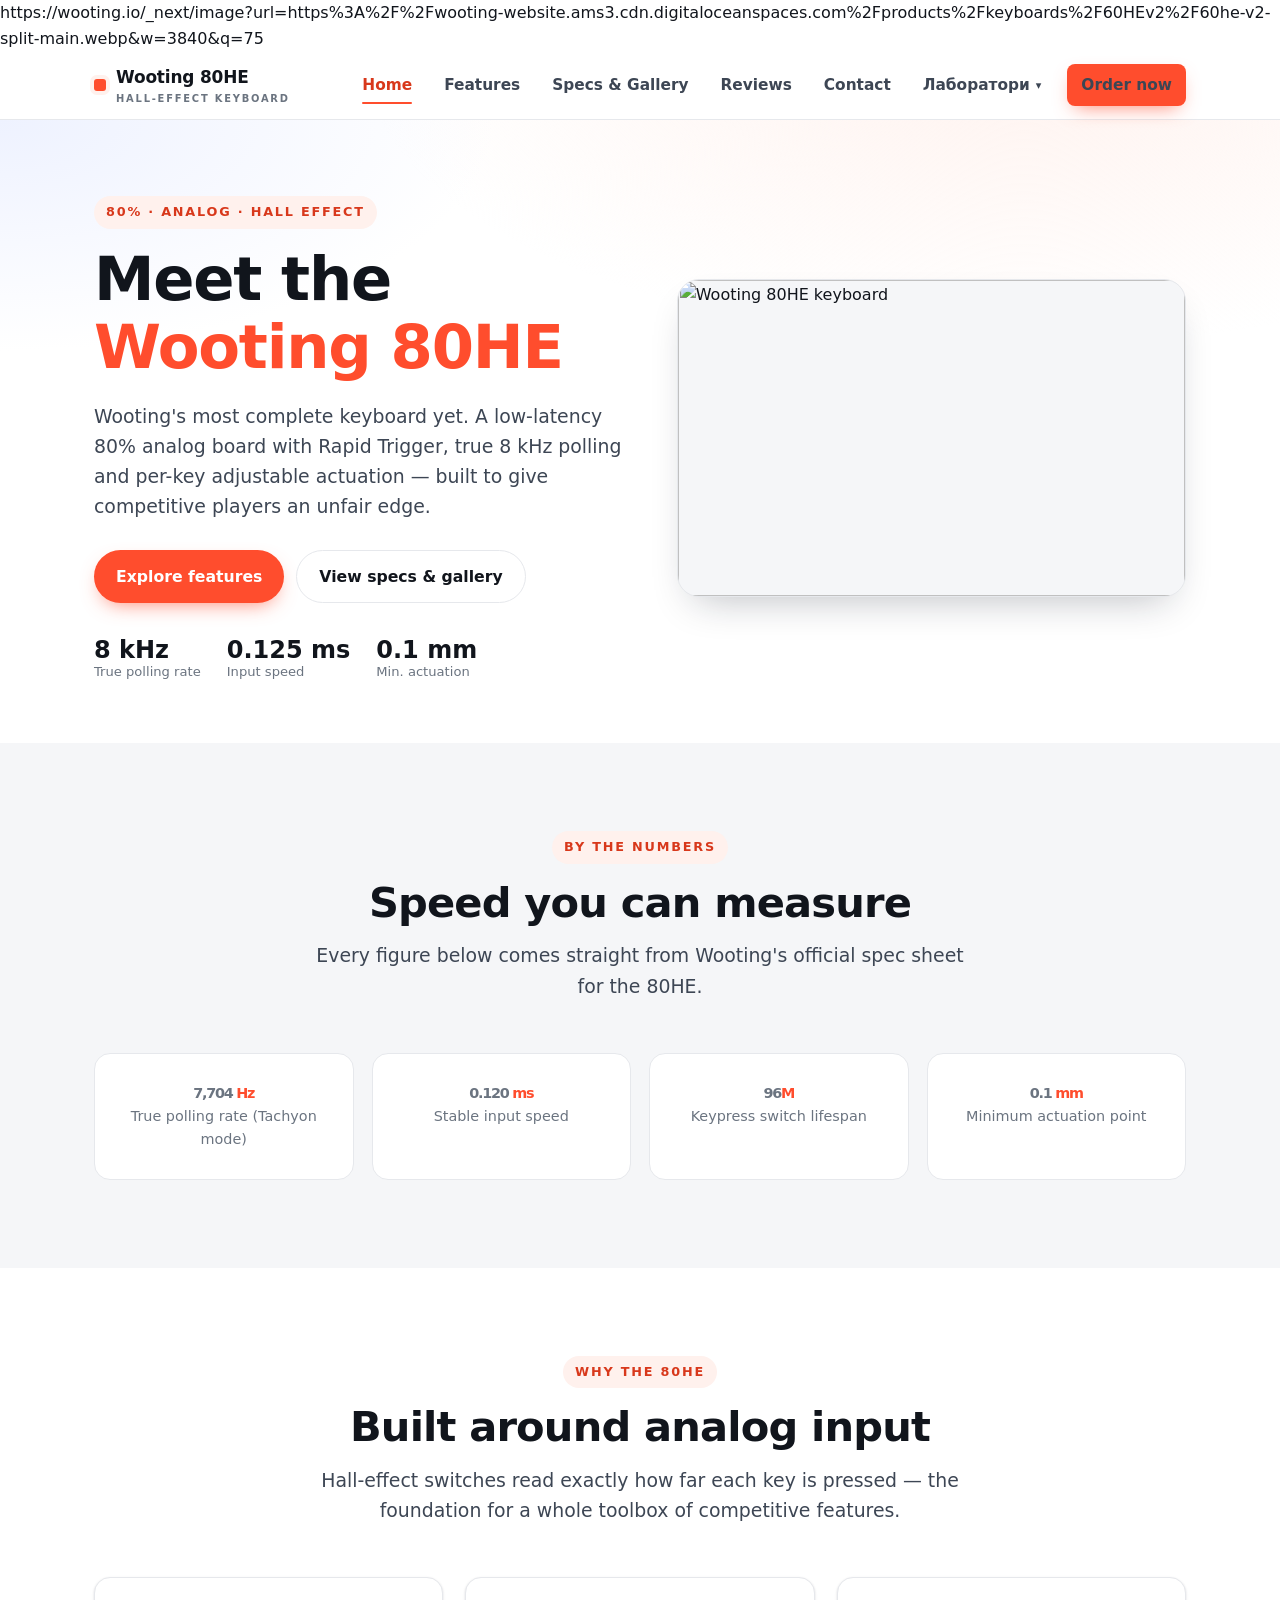
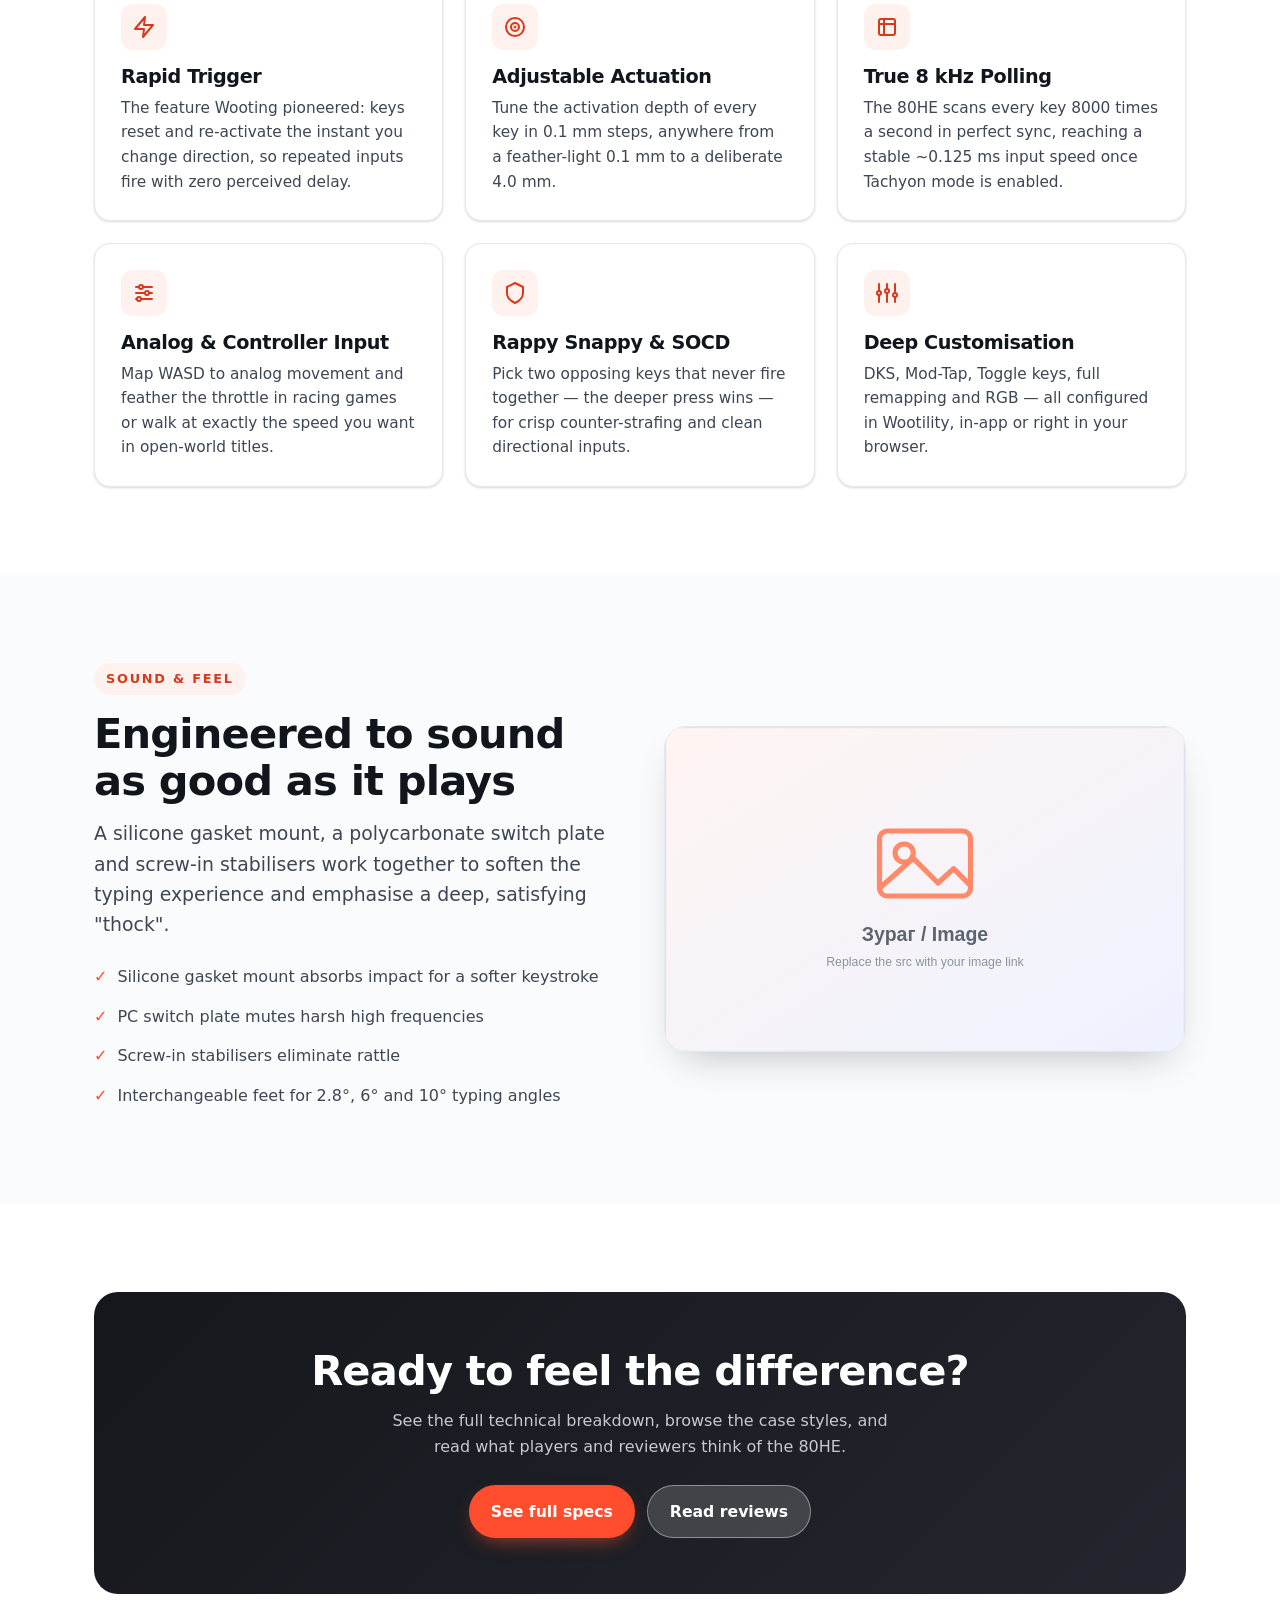
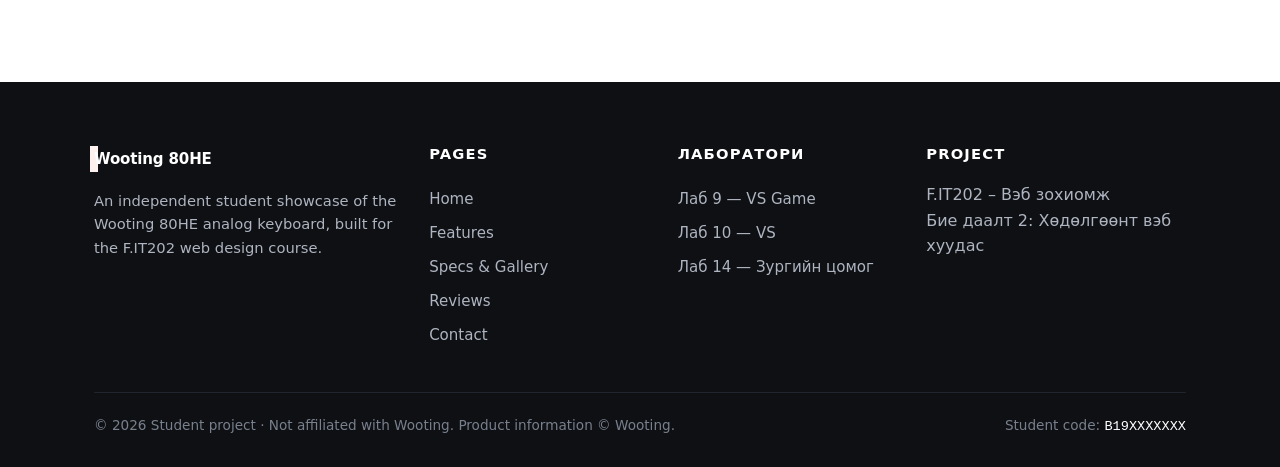
==== index.html @ c4c40809 "sigma" ====
https://wooting.io/_next/image?url=https%3A%2F%2Fwooting-website.ams3.cdn.digitaloceanspaces.com%2Fproducts%2Fkeyboards%2F60HEv2%2F60he-v2-split-main.webp&w=3840&q=75<!DOCTYPE html>
<html lang="en">
<head>
  <meta charset="UTF-8">
  <meta name="viewport" content="width=device-width, initial-scale=1.0">
  <title>Wooting 80HE — Analog Hall-Effect Keyboard</title>
  <meta name="description" content="The Wooting 80HE: a low-latency 80% analog keyboard with Rapid Trigger, true 8 kHz polling and adjustable actuation.">
  <link rel="stylesheet" href="css/style.css">
</head>
<body>

  <!-- ===== Header (persists across AJAX page swaps) ===== -->
  <header class="site-header">
    <div class="container nav">
      <a class="brand" href="index.html">
        <span class="dot"></span>
        <span>Wooting 80HE<small>Hall-Effect Keyboard</small></span>
      </a>
      <button class="nav-toggle" aria-label="Toggle menu" aria-expanded="false"><span></span></button>
      <nav class="nav-links">
        <a href="index.html" data-nav="home">Home</a>
        <a href="features.html" data-nav="features">Features</a>
        <a href="specs.html" data-nav="specs">Specs &amp; Gallery</a>
        <a href="reviews.html" data-nav="reviews">Reviews</a>
        <a href="contact.html" data-nav="contact">Contact</a>
        <div class="nav-item">
          <button type="button" class="dropdown-toggle" aria-haspopup="true" aria-expanded="false">Лаборатори <span class="caret">▾</span></button>
          <div class="dropdown" role="menu">
            <a href="lab9.html"  data-nav="lab9"  role="menuitem"><b>Лаб 9</b><span>VS Game</span></a>
            <a href="lab10.html" data-nav="lab10" role="menuitem"><b>Лаб 10</b><span>VS</span></a>
            <a href="lab14.html" data-nav="lab14" role="menuitem"><b>Лаб 14</b><span>Зургийн цомог</span></a>
          </div>
        </div>
        <a class="btn btn--primary nav-cta" href="contact.html">Order now</a>
      </nav>
    </div>
  </header>
  <div class="loadbar"></div>

  <!-- ===== Only #app is replaced by AJAX ===== -->
  <main id="app" data-page="home">

    <section class="hero">
      <div class="container hero-grid">
        <div class="hero-copy">
          <span class="eyebrow">80% · Analog · Hall Effect</span>
          <h1>Meet the <span>Wooting&nbsp;80HE</span></h1>
          <p class="lead">Wooting's most complete keyboard yet. A low-latency 80% analog board with Rapid Trigger, true 8&nbsp;kHz polling and per-key adjustable actuation — built to give competitive players an unfair edge.</p>
          <div class="hero-actions">
            <a class="btn btn--primary" href="features.html">Explore features</a>
            <a class="btn btn--ghost" href="specs.html">View specs &amp; gallery</a>
          </div>
          <div class="hero-meta">
            <div><b>8&nbsp;kHz</b><small>True polling rate</small></div>
            <div><b>0.125&nbsp;ms</b><small>Input speed</small></div>
            <div><b>0.1&nbsp;mm</b><small>Min. actuation</small></div>
          </div>
        </div>
        <div class="hero-visual">
          <img class="product-shot" src="https://wooting.io/_next/image?url=https%3A%2F%2Fwooting-website.ams3.cdn.digitaloceanspaces.com%2Fproducts%2Fkeyboards%2F60HEv2%2F60he-v2-split-main.webp&w=3840&q=75" alt="Wooting 80HE keyboard">
        </div>
      </div>
    </section>

    <!-- Stat counters -->
    <section class="section section--alt">
      <div class="container">
        <div class="section-head center reveal">
          <span class="eyebrow">By the numbers</span>
          <h2>Speed you can measure</h2>
          <p class="lead" style="margin:14px auto 0;">Every figure below comes straight from Wooting's official spec sheet for the 80HE.</p>
        </div>
        <div class="stats">
          <div class="stat reveal"><b><span class="counter" data-target="8000" data-decimals="0">0</span><span class="unit">&nbsp;Hz</span></b><span>True polling rate (Tachyon mode)</span></div>
          <div class="stat reveal"><b><span class="counter" data-target="0.125" data-decimals="3">0</span><span class="unit">&nbsp;ms</span></b><span>Stable input speed</span></div>
          <div class="stat reveal"><b><span class="counter" data-target="100" data-decimals="0">0</span><span class="unit">M</span></b><span>Keypress switch lifespan</span></div>
          <div class="stat reveal"><b><span class="counter" data-target="0.1" data-decimals="1">0</span><span class="unit">&nbsp;mm</span></b><span>Minimum actuation point</span></div>
        </div>
      </div>
    </section>

    <!-- Feature highlight cards -->
    <section class="section">
      <div class="container">
        <div class="section-head center reveal">
          <span class="eyebrow">Why the 80HE</span>
          <h2>Built around analog input</h2>
          <p class="lead" style="margin:14px auto 0;">Hall-effect switches read exactly how far each key is pressed — the foundation for a whole toolbox of competitive features.</p>
        </div>
        <div class="grid grid-3">
          <article class="card reveal">
            <div class="ico"><svg viewBox="0 0 24 24" fill="none" stroke="currentColor" stroke-width="2" stroke-linecap="round" stroke-linejoin="round"><polygon points="13 2 3 14 12 14 11 22 21 10 12 10 13 2"></polygon></svg></div>
            <h3>Rapid Trigger</h3>
            <p>The feature Wooting pioneered: keys reset and re-activate the instant you change direction, so repeated inputs fire with zero perceived delay.</p>
          </article>
          <article class="card reveal">
            <div class="ico"><svg viewBox="0 0 24 24" fill="none" stroke="currentColor" stroke-width="2" stroke-linecap="round" stroke-linejoin="round"><circle cx="12" cy="12" r="9"></circle><circle cx="12" cy="12" r="4"></circle><circle cx="12" cy="12" r="0.5" fill="currentColor"></circle></svg></div>
            <h3>Adjustable Actuation</h3>
            <p>Tune the activation depth of every key in 0.1&nbsp;mm steps, anywhere from a feather-light 0.1&nbsp;mm to a deliberate 4.0&nbsp;mm.</p>
          </article>
          <article class="card reveal">
            <div class="ico"><svg viewBox="0 0 24 24" fill="none" stroke="currentColor" stroke-width="2" stroke-linecap="round" stroke-linejoin="round"><rect x="4" y="4" width="16" height="16" rx="2"></rect><path d="M9 4v16M4 9h16"></path></svg></div>
            <h3>True 8 kHz Polling</h3>
            <p>The 80HE scans every key 8000 times a second in perfect sync, reaching a stable ~0.125&nbsp;ms input speed once Tachyon mode is enabled.</p>
          </article>
          <article class="card reveal">
            <div class="ico"><svg viewBox="0 0 24 24" fill="none" stroke="currentColor" stroke-width="2" stroke-linecap="round" stroke-linejoin="round"><path d="M4 6h16M4 12h16M4 18h16"></path><circle cx="9" cy="6" r="2" fill="#fff"></circle><circle cx="15" cy="12" r="2" fill="#fff"></circle><circle cx="7" cy="18" r="2" fill="#fff"></circle></svg></div>
            <h3>Analog &amp; Controller Input</h3>
            <p>Map WASD to analog movement and feather the throttle in racing games or walk at exactly the speed you want in open-world titles.</p>
          </article>
          <article class="card reveal">
            <div class="ico"><svg viewBox="0 0 24 24" fill="none" stroke="currentColor" stroke-width="2" stroke-linecap="round" stroke-linejoin="round"><path d="M12 2l8 4v6c0 5-3.5 8-8 10-4.5-2-8-5-8-10V6l8-4z"></path></svg></div>
            <h3>Rappy Snappy &amp; SOCD</h3>
            <p>Pick two opposing keys that never fire together — the deeper press wins — for crisp counter-strafing and clean directional inputs.</p>
          </article>
          <article class="card reveal">
            <div class="ico"><svg viewBox="0 0 24 24" fill="none" stroke="currentColor" stroke-width="2" stroke-linecap="round" stroke-linejoin="round"><path d="M4 21v-7M4 10V3M12 21v-9M12 8V3M20 21v-5M20 12V3"></path><circle cx="4" cy="12" r="2"></circle><circle cx="12" cy="10" r="2"></circle><circle cx="20" cy="14" r="2"></circle></svg></div>
            <h3>Deep Customisation</h3>
            <p>DKS, Mod-Tap, Toggle keys, full remapping and RGB — all configured in Wootility, in-app or right in your browser.</p>
          </article>
        </div>
      </div>
    </section>

    <!-- Sound & feel strip -->
    <section class="section section--soft">
      <div class="container">
        <div class="grid grid-2" style="align-items:center; gap:48px;">
          <div class="reveal">
            <span class="eyebrow">Sound &amp; feel</span>
            <h2>Engineered to sound as good as it plays</h2>
            <p class="lead" style="margin-top:14px;">A silicone gasket mount, a polycarbonate switch plate and screw-in stabilisers work together to soften the typing experience and emphasise a deep, satisfying "thock".</p>
            <ul class="feature-list" style="margin-top:18px;">
              <li>Silicone gasket mount absorbs impact for a softer keystroke</li>
              <li>PC switch plate mutes harsh high frequencies</li>
              <li>Screw-in stabilisers eliminate rattle</li>
              <li>Interchangeable feet for 2.8°, 6° and 10° typing angles</li>
            </ul>
          </div>
          <div class="reveal">
            <!-- IMAGE: replace src with your own image link -->
            <img class="product-shot" src="img/placeholder.svg" alt="Wooting 80HE — Frost colourway">
          </div>
        </div>
      </div>
    </section>

    <!-- CTA -->
    <section class="section">
      <div class="container">
        <div class="cta-band reveal">
          <h2>Ready to feel the difference?</h2>
          <p>See the full technical breakdown, browse the case styles, and read what players and reviewers think of the 80HE.</p>
          <div class="hero-actions" style="justify-content:center;">
            <a class="btn btn--primary" href="specs.html">See full specs</a>
            <a class="btn btn--light" href="reviews.html">Read reviews</a>
          </div>
        </div>
      </div>
    </section>

  </main>

  <!-- ===== Footer (persists across AJAX page swaps) ===== -->
  <footer class="site-footer">
    <div class="container">
      <div class="footer-grid">
        <div class="footer-brand">
          <a class="brand" href="index.html"><span class="dot"></span><span>Wooting 80HE</span></a>
          <p>An independent student showcase of the Wooting 80HE analog keyboard, built for the F.IT202 web design course.</p>
        </div>
        <div>
          <h4>Pages</h4>
          <a href="index.html">Home</a><br>
          <a href="features.html">Features</a><br>
          <a href="specs.html">Specs &amp; Gallery</a><br>
          <a href="reviews.html">Reviews</a><br>
          <a href="contact.html">Contact</a>
        </div>
        <div>
          <h4>Лаборатори</h4>
          <a href="lab9.html">Лаб 9 — VS Game</a><br>
          <a href="lab10.html">Лаб 10 — VS</a><br>
          <a href="lab14.html">Лаб 14 — Зургийн цомог</a>
        </div>
        <div>
          <h4>Project</h4>
          <p style="margin:0;">F.IT202 – Вэб зохиомж<br>Бие даалт 2: Хөдөлгөөнт вэб хуудас</p>
        </div>
      </div>
      <div class="footer-bottom">
        <span>© 2026 Student project · Not affiliated with Wooting. Product information © Wooting.</span>
        <span>Student code: <span class="code">B19XXXXXXX</span></span>
      </div>
    </div>
  </footer>

  <button class="to-top" aria-label="Back to top">↑</button>
  <script src="js/app.js"></script>
</body>
</html>
---- css/style.css ----
/* =================================================================
   Wooting 80HE — Web Design Self-Study 2 (F.IT202)
   Hand-written CSS. No frameworks, no templates.
   Clean / light / minimal theme
   ================================================================= */

/* ---------- Design tokens ---------- */
:root {
  --bg: #ffffff;
  --bg-alt: #f5f6f8;
  --bg-soft: #fafbfc;
  --ink: #11151c;
  --ink-2: #3d4654;
  --muted: #6b7480;
  --line: #e6e8ec;
  --accent: #ff4d2d;          /* warm coral accent (nod to Wooting) */
  --accent-ink: #d8381b;
  --accent-soft: #fff1ed;
  --ok: #1f9d57;
  --err: #d92d20;

  --radius: 16px;
  --radius-sm: 10px;
  --shadow-sm: 0 1px 2px rgba(16,24,40,.06), 0 1px 3px rgba(16,24,40,.10);
  --shadow: 0 18px 40px -18px rgba(16,24,40,.30);
  --max: 1140px;

  --font: "Inter", "Segoe UI", system-ui, -apple-system, "Helvetica Neue", Arial, sans-serif;
  --mono: "SF Mono", "JetBrains Mono", "Consolas", ui-monospace, monospace;
}

/* ---------- Reset ---------- */
*, *::before, *::after { box-sizing: border-box; margin: 0; padding: 0; }
html { scroll-behavior: smooth; -webkit-text-size-adjust: 100%; }
body {
  font-family: var(--font);
  color: var(--ink);
  background: var(--bg);
  line-height: 1.6;
  -webkit-font-smoothing: antialiased;
  text-rendering: optimizeLegibility;
}
img { max-width: 100%; display: block; }
a { color: inherit; text-decoration: none; }
ul { list-style: none; }
button { font-family: inherit; cursor: pointer; border: none; background: none; }
:focus-visible { outline: 3px solid var(--accent); outline-offset: 2px; border-radius: 4px; }

/* ---------- Layout helpers ---------- */
.container { width: 100%; max-width: var(--max); margin: 0 auto; padding: 0 24px; }
.section { padding: 88px 0; }
.section--alt { background: var(--bg-alt); }
.section--soft { background: var(--bg-soft); }
.center { text-align: center; }
.eyebrow {
  display: inline-block;
  font-size: .8rem; font-weight: 700; letter-spacing: .14em;
  text-transform: uppercase; color: var(--accent-ink);
  background: var(--accent-soft);
  padding: 6px 12px; border-radius: 999px; margin-bottom: 16px;
}
h1, h2, h3 { line-height: 1.12; letter-spacing: -.02em; font-weight: 800; }
h1 { font-size: clamp(2.2rem, 5.2vw, 3.8rem); }
h2 { font-size: clamp(1.7rem, 3.6vw, 2.6rem); }
h3 { font-size: 1.2rem; font-weight: 700; }
.lead { font-size: clamp(1.02rem, 1.6vw, 1.18rem); color: var(--ink-2); max-width: 60ch; }
.muted { color: var(--muted); }
.section-head { max-width: 64ch; margin: 0 auto 52px; }
.section-head.center { text-align: center; }

/* ---------- Buttons ---------- */
.btn {
  display: inline-flex; align-items: center; gap: 8px;
  font-weight: 650; font-size: .98rem;
  padding: 13px 22px; border-radius: 999px;
  transition: transform .15s ease, box-shadow .2s ease, background .2s ease, color .2s ease;
  white-space: nowrap;
}
.btn--primary { background: var(--accent); color: #fff; box-shadow: 0 8px 20px -8px rgba(255,77,45,.7); }
.btn--primary:hover { background: var(--accent-ink); transform: translateY(-2px); }
.btn--ghost { background: #fff; color: var(--ink); border: 1.5px solid var(--line); }
.btn--ghost:hover { border-color: var(--ink); transform: translateY(-2px); }
.btn--light { background: rgba(255,255,255,.16); color: #fff; border: 1.5px solid rgba(255,255,255,.4); }
.btn--light:hover { background: rgba(255,255,255,.28); }

/* =================================================================
   Header / Navigation
   ================================================================= */
.site-header {
  position: sticky; top: 0; z-index: 100;
  background: rgba(255,255,255,.82);
  backdrop-filter: saturate(160%) blur(12px);
  border-bottom: 1px solid var(--line);
}
.nav { display: flex; align-items: center; justify-content: space-between; height: 68px; }
.brand { display: flex; align-items: center; gap: 10px; font-weight: 800; letter-spacing: -.01em; font-size: 1.06rem; }
.brand .dot { width: 12px; height: 12px; border-radius: 3px; background: var(--accent); box-shadow: 0 0 0 4px var(--accent-soft); }
.brand small { display: block; font-size: .62rem; font-weight: 600; letter-spacing: .18em; color: var(--muted); text-transform: uppercase; }

.nav-links { display: flex; align-items: center; gap: 4px; }
.nav-links a {
  position: relative; font-weight: 550; font-size: .96rem; color: var(--ink-2);
  padding: 9px 14px; border-radius: 8px; transition: color .15s ease, background .15s ease;
}
.nav-links a:hover { color: var(--ink); background: var(--bg-alt); }
.nav-links a.is-active { color: var(--accent-ink); }
.nav-links a.is-active::after {
  content: ""; position: absolute; left: 14px; right: 14px; bottom: 2px;
  height: 2px; background: var(--accent); border-radius: 2px;
}
.nav-cta { margin-left: 8px; }

/* dropdown (Laboratory menu) */
.nav-item { position: relative; }
.dropdown-toggle {
  display: inline-flex; align-items: center; gap: 6px;
  font-weight: 550; font-size: .96rem; color: var(--ink-2);
  padding: 9px 14px; border-radius: 8px; transition: color .15s ease, background .15s ease;
}
.dropdown-toggle:hover { color: var(--ink); background: var(--bg-alt); }
.dropdown-toggle.is-active { color: var(--accent-ink); }
.dropdown-toggle .caret { font-size: .7rem; transition: transform .2s ease; }
.dropdown {
  position: absolute; top: calc(100% + 8px); left: 0; min-width: 250px;
  background: #fff; border: 1px solid var(--line); border-radius: 14px;
  box-shadow: var(--shadow); padding: 8px; z-index: 120;
  opacity: 0; visibility: hidden; transform: translateY(-8px);
  transition: opacity .18s ease, transform .18s ease, visibility .18s ease;
}
.nav-item:hover .dropdown,
.nav-item.open .dropdown { opacity: 1; visibility: visible; transform: none; }
.nav-item.open .dropdown-toggle .caret { transform: rotate(180deg); }
.dropdown a {
  display: block; padding: 10px 12px; border-radius: 8px;
  font-size: .92rem; color: var(--ink-2); font-weight: 550;
}
.dropdown a:hover { background: var(--bg-alt); color: var(--ink); }
.dropdown a b { display: block; color: var(--ink); font-size: .95rem; }
.dropdown a span { color: var(--muted); font-size: .8rem; }

/* hamburger */
.nav-toggle { display: none; width: 44px; height: 44px; border-radius: 10px; align-items: center; justify-content: center; }
.nav-toggle span, .nav-toggle span::before, .nav-toggle span::after {
  content: ""; display: block; width: 22px; height: 2px; background: var(--ink); border-radius: 2px; transition: transform .25s ease, opacity .2s ease;
}
.nav-toggle span::before { transform: translateY(-7px); }
.nav-toggle span::after { transform: translateY(5px); }
.nav-toggle.is-open span { background: transparent; }
.nav-toggle.is-open span::before { transform: rotate(45deg); }
.nav-toggle.is-open span::after { transform: rotate(-45deg) translateY(-1px); }

/* AJAX loading bar */
.loadbar {
  position: fixed; top: 0; left: 0; height: 3px; width: 0;
  background: linear-gradient(90deg, var(--accent), #ffb199);
  z-index: 200; opacity: 0; transition: width .2s ease, opacity .3s ease;
}
.loadbar.is-active { opacity: 1; }

/* page swap fade (AJAX) */
#app { animation: fadeUp .45s ease; }
#app.is-swapping { opacity: .25; transition: opacity .15s ease; }
@keyframes fadeUp { from { opacity: 0; transform: translateY(8px); } to { opacity: 1; transform: none; } }

/* =================================================================
   Hero
   ================================================================= */
.hero { position: relative; overflow: hidden; padding: 76px 0 64px; background:
   radial-gradient(1100px 480px at 80% -10%, #fff3ef 0%, rgba(255,255,255,0) 60%),
   radial-gradient(900px 420px at 0% 0%, #eef2ff 0%, rgba(255,255,255,0) 55%); }
.hero-grid { display: grid; grid-template-columns: 1.05fr 1fr; gap: 48px; align-items: center; }
.hero h1 span { color: var(--accent); }
.hero .lead { margin: 20px 0 28px; }
.hero-actions { display: flex; flex-wrap: wrap; gap: 12px; }
.hero-meta { display: flex; gap: 26px; margin-top: 34px; flex-wrap: wrap; }
.hero-meta div { line-height: 1.15; }
.hero-meta b { font-size: 1.5rem; font-weight: 800; display: block; }
.hero-meta small { color: var(--muted); font-size: .82rem; }
.hero-visual { display: flex; justify-content: center; }

/* =================================================================
   Product images  (replace each <img> src with your own image link)
   ================================================================= */
.product-shot {
  width: 100%; display: block; border-radius: 22px;
  aspect-ratio: 16 / 10; object-fit: cover;
  background: var(--bg-alt); border: 1px solid var(--line);
  box-shadow: var(--shadow);
}
.product-shot.is-flat { box-shadow: var(--shadow-sm); }
.slide-card .product-shot { box-shadow: none; margin: 0 auto; }

/* =================================================================
   Cards / grids
   ================================================================= */
.grid { display: grid; gap: 22px; }
.grid-3 { grid-template-columns: repeat(3, 1fr); }
.grid-4 { grid-template-columns: repeat(4, 1fr); }
.grid-2 { grid-template-columns: repeat(2, 1fr); }

.card {
  background: #fff; border: 1px solid var(--line); border-radius: var(--radius);
  padding: 26px; box-shadow: var(--shadow-sm);
  transition: transform .2s ease, box-shadow .2s ease, border-color .2s ease;
}
.card:hover { transform: translateY(-4px); box-shadow: var(--shadow); border-color: #d8dbe1; }
.card .ico {
  width: 46px; height: 46px; border-radius: 12px; display: grid; place-items: center;
  background: var(--accent-soft); color: var(--accent-ink); margin-bottom: 16px;
}
.card .ico svg { width: 24px; height: 24px; }
.card h3 { margin-bottom: 8px; }
.card p { color: var(--ink-2); font-size: .96rem; }

/* stat strip */
.stats { display: grid; grid-template-columns: repeat(4, 1fr); gap: 18px; }
.stat { text-align: center; padding: 28px 16px; border-radius: var(--radius); background: #fff; border: 1px solid var(--line); }
.stat b { display: block; font-size: clamp(1.8rem, 4vw, 2.6rem); font-weight: 800; letter-spacing: -.03em; color: var(--ink); }
.stat span { color: var(--muted); font-size: .9rem; }
.stat .unit { color: var(--accent); }

/* =================================================================
   TABS (custom JS) — features page
   ================================================================= */
.tabs { max-width: 980px; margin: 0 auto; }
.tablist {
  display: flex; flex-wrap: wrap; gap: 6px; padding: 6px;
  background: var(--bg-alt); border-radius: 999px; border: 1px solid var(--line);
  width: max-content; max-width: 100%; margin: 0 auto 36px;
}
.tab {
  padding: 10px 18px; border-radius: 999px; font-weight: 600; font-size: .95rem;
  color: var(--ink-2); transition: background .18s ease, color .18s ease;
}
.tab:hover { color: var(--ink); }
.tab[aria-selected="true"] { background: #fff; color: var(--accent-ink); box-shadow: var(--shadow-sm); }
.tabpanels { position: relative; }
.tabpanel { display: none; animation: fadeUp .4s ease; }
.tabpanel.is-active { display: block; }
.tabpanel-inner { display: grid; grid-template-columns: 1.1fr 1fr; gap: 36px; align-items: center; }
.tabpanel h3 { font-size: 1.5rem; margin-bottom: 12px; }
.tabpanel p { color: var(--ink-2); margin-bottom: 16px; }
.feature-list li { display: flex; gap: 10px; padding: 7px 0; color: var(--ink-2); }
.feature-list li::before { content: "\2713"; color: var(--accent); font-weight: 800; }
.tab-figure {
  border-radius: var(--radius); padding: 30px; min-height: 240px;
  background: linear-gradient(155deg, #fff5f2, #eef2ff);
  border: 1px solid var(--line);
  display: grid; place-items: center; text-align: center;
}
.tab-figure .big { font-size: clamp(2.6rem, 7vw, 4.4rem); font-weight: 800; letter-spacing: -.04em; color: var(--accent); line-height: 1; }
.tab-figure .cap { color: var(--ink-2); margin-top: 8px; font-weight: 600; }

/* =================================================================
   SLIDE (custom JS) — specs / gallery slideshow
   ================================================================= */
.slider { position: relative; max-width: 880px; margin: 0 auto; }
.slider-window { overflow: hidden; border-radius: 22px; }
.slider-track { display: flex; transition: transform .55s cubic-bezier(.6,.02,.2,1); }
.slide { min-width: 100%; }
.slide-card { background: var(--bg-alt); border: 1px solid var(--line); border-radius: 22px; padding: 30px; }
.slide-card .caption { text-align: center; margin-top: 18px; }
.slide-card .caption b { font-size: 1.15rem; }
.slide-card .caption span { color: var(--muted); display: block; font-size: .9rem; }

.slider-btn {
  position: absolute; top: 42%; transform: translateY(-50%);
  width: 46px; height: 46px; border-radius: 50%; background: #fff;
  box-shadow: var(--shadow); display: grid; place-items: center; color: var(--ink);
  transition: transform .15s ease, background .15s ease; z-index: 3;
}
.slider-btn:hover { background: var(--accent); color: #fff; }
.slider-btn.prev { left: -10px; }
.slider-btn.next { right: -10px; }
.slider-dots { display: flex; gap: 8px; justify-content: center; margin-top: 22px; }
.slider-dots button { width: 9px; height: 9px; border-radius: 50%; background: #cfd4dc; transition: width .2s ease, background .2s ease; }
.slider-dots button.is-active { width: 26px; border-radius: 999px; background: var(--accent); }

/* =================================================================
   CAROUSEL (custom JS) — reviews (multi-item, looping)
   ================================================================= */
.carousel { position: relative; max-width: var(--max); margin: 0 auto; }
.carousel-window { overflow: hidden; padding: 6px; }
.carousel-track { display: flex; gap: 22px; transition: transform .55s cubic-bezier(.6,.02,.2,1); }
.review {
  flex: 0 0 calc((100% - 44px) / 3);
  background: #fff; border: 1px solid var(--line); border-radius: var(--radius);
  padding: 26px; box-shadow: var(--shadow-sm); min-height: 230px;
  display: flex; flex-direction: column;
}
.review .stars { color: var(--accent); letter-spacing: 2px; margin-bottom: 12px; }
.review p { color: var(--ink-2); font-size: .98rem; flex: 1; }
.review .who { display: flex; align-items: center; gap: 12px; margin-top: 18px; }
.review .av { width: 40px; height: 40px; border-radius: 50%; background: linear-gradient(135deg, var(--accent), #ffb199); color: #fff; display: grid; place-items: center; font-weight: 700; }
.review .who b { font-size: .94rem; }
.review .who span { color: var(--muted); font-size: .82rem; }
.carousel-controls { display: flex; align-items: center; justify-content: center; gap: 14px; margin-top: 28px; }
.carousel-controls button.arrow {
  width: 44px; height: 44px; border-radius: 50%; border: 1.5px solid var(--line); background: #fff;
  display: grid; place-items: center; transition: background .15s, color .15s, border-color .15s;
}
.carousel-controls button.arrow:hover { background: var(--accent); color: #fff; border-color: var(--accent); }

/* =================================================================
   Specs table
   ================================================================= */
.spec-table { width: 100%; border-collapse: collapse; background: #fff; border: 1px solid var(--line); border-radius: var(--radius); overflow: hidden; }
.spec-table th, .spec-table td { text-align: left; padding: 15px 20px; border-bottom: 1px solid var(--line); }
.spec-table th { width: 38%; color: var(--muted); font-weight: 600; font-size: .92rem; background: var(--bg-soft); }
.spec-table td { color: var(--ink); font-weight: 550; }
.spec-table tr:last-child th, .spec-table tr:last-child td { border-bottom: none; }

/* =================================================================
   Laboratory pages (iframe + explanation video)
   ================================================================= */
.lab-frame {
  border: 1px solid var(--line); border-radius: var(--radius); overflow: hidden;
  background: var(--bg-alt); box-shadow: var(--shadow-sm); margin-bottom: 18px;
}
.lab-frame iframe { width: 100%; height: 540px; border: 0; display: block; background: #fff; }
.lab-actions { display: flex; gap: 12px; flex-wrap: wrap; margin-bottom: 40px; }
.lab-video { margin-top: 30px; }
.lab-video h3 { margin-bottom: 14px; }
.video-embed {
  position: relative; width: 100%; max-width: 820px; margin: 0 auto;
  aspect-ratio: 16 / 9; border-radius: var(--radius); overflow: hidden;
  border: 1px solid var(--line); background: linear-gradient(155deg, #fff5f2, #eef2ff);
  display: grid; place-items: center;
}
.video-embed iframe { position: absolute; inset: 0; width: 100%; height: 100%; border: 0; }
.video-placeholder { text-align: center; color: var(--muted); padding: 20px; }
.video-placeholder .play {
  width: 64px; height: 64px; border-radius: 50%; margin: 0 auto 14px;
  background: var(--accent); color: #fff; display: grid; place-items: center; font-size: 1.4rem;
  box-shadow: 0 10px 24px -10px rgba(255,77,45,.8);
}
.video-placeholder b { color: var(--ink); display: block; font-size: 1.05rem; }

/* =================================================================
   Contact form
   ================================================================= */
.contact-grid { display: grid; grid-template-columns: 1fr 1.1fr; gap: 44px; align-items: start; }
.info-list li { display: flex; gap: 14px; padding: 14px 0; border-bottom: 1px solid var(--line); }
.info-list .ico { width: 40px; height: 40px; flex: 0 0 40px; border-radius: 10px; background: var(--accent-soft); color: var(--accent-ink); display: grid; place-items: center; }
.info-list b { display: block; }
.info-list span { color: var(--muted); font-size: .92rem; }

.form { background: #fff; border: 1px solid var(--line); border-radius: var(--radius); padding: 28px; box-shadow: var(--shadow-sm); }
.field { margin-bottom: 18px; }
.field label { display: block; font-weight: 600; font-size: .9rem; margin-bottom: 7px; }
.field input, .field textarea, .field select {
  width: 100%; padding: 12px 14px; border: 1.5px solid var(--line); border-radius: var(--radius-sm);
  font: inherit; color: var(--ink); background: #fff; transition: border-color .15s ease, box-shadow .15s ease;
}
.field textarea { min-height: 130px; resize: vertical; }
.field input:focus, .field textarea:focus, .field select:focus { outline: none; border-color: var(--accent); box-shadow: 0 0 0 3px var(--accent-soft); }
.field.has-error input, .field.has-error textarea, .field.has-error select { border-color: var(--err); }
.field .error { color: var(--err); font-size: .82rem; margin-top: 6px; display: none; }
.field.has-error .error { display: block; }
.form-note { font-size: .82rem; color: var(--muted); margin-top: 4px; }
.form-success { display: none; background: #ecfdf3; color: #027a48; border: 1px solid #abefc6; padding: 14px 16px; border-radius: var(--radius-sm); margin-bottom: 18px; font-weight: 600; }
.form-success.show { display: block; animation: fadeUp .4s ease; }

/* =================================================================
   CTA band + Footer
   ================================================================= */
.cta-band { background: linear-gradient(135deg, #15171c, #23262e); color: #fff; border-radius: 24px; padding: 56px; text-align: center; }
.cta-band h2 { color: #fff; }
.cta-band p { color: #c4c9d4; max-width: 52ch; margin: 14px auto 26px; }

.site-footer { background: #0e1014; color: #aeb4c0; padding: 60px 0 30px; }
.footer-grid { display: grid; grid-template-columns: 1.4fr 1fr 1fr 1.2fr; gap: 32px; }
.site-footer h4 { color: #fff; font-size: .92rem; letter-spacing: .08em; text-transform: uppercase; margin-bottom: 16px; }
.site-footer a { color: #aeb4c0; font-size: .94rem; display: inline-block; padding: 5px 0; transition: color .15s ease; }
.site-footer a:hover { color: #fff; }
.footer-brand .brand { color: #fff; }
.footer-brand p { font-size: .92rem; margin-top: 12px; max-width: 34ch; }
.footer-bottom { border-top: 1px solid #20242c; margin-top: 40px; padding-top: 22px; display: flex; justify-content: space-between; flex-wrap: wrap; gap: 10px; font-size: .85rem; color: #79808d; }
.footer-bottom .code { color: #fff; font-family: var(--mono); }

/* back to top */
.to-top {
  position: fixed; right: 22px; bottom: 22px; width: 46px; height: 46px; border-radius: 50%;
  background: var(--ink); color: #fff; display: grid; place-items: center; box-shadow: var(--shadow);
  opacity: 0; pointer-events: none; transform: translateY(10px); transition: opacity .25s ease, transform .25s ease; z-index: 90;
}
.to-top.show { opacity: 1; pointer-events: auto; transform: none; }

/* =================================================================
   Reveal on scroll (JS)
   ================================================================= */
.reveal { opacity: 0; transform: translateY(22px); transition: opacity .6s ease, transform .6s ease; }
.reveal.in { opacity: 1; transform: none; }

/* =================================================================
   Responsive
   ================================================================= */
@media (max-width: 940px) {
  .hero-grid { grid-template-columns: 1fr; }
  .hero-visual { order: -1; }
  .grid-4 { grid-template-columns: repeat(2, 1fr); }
  .stats { grid-template-columns: repeat(2, 1fr); }
  .tabpanel-inner { grid-template-columns: 1fr; }
  .contact-grid { grid-template-columns: 1fr; }
  .review { flex-basis: calc((100% - 22px) / 2); }
  .footer-grid { grid-template-columns: 1fr 1fr; }
}
@media (max-width: 720px) {
  .section { padding: 60px 0; }
  .nav-toggle { display: flex; }
  .nav-links {
    position: absolute; top: 68px; left: 0; right: 0;
    flex-direction: column; align-items: stretch; gap: 2px;
    background: #fff; border-bottom: 1px solid var(--line);
    padding: 12px 16px 18px; box-shadow: var(--shadow);
    transform: translateY(-12px); opacity: 0; pointer-events: none; transition: opacity .2s ease, transform .2s ease;
    max-height: 80vh; overflow-y: auto;
  }
  .nav-links.is-open { transform: none; opacity: 1; pointer-events: auto; }
  .nav-links a { padding: 12px 14px; }
  .nav-links a.is-active::after { display: none; }
  .nav-cta { margin: 6px 0 0; }
  /* dropdown becomes an inline accordion on mobile */
  .nav-item { width: 100%; }
  .dropdown-toggle { width: 100%; justify-content: space-between; padding: 12px 14px; }
  .dropdown {
    position: static; opacity: 1; visibility: visible; transform: none;
    box-shadow: none; border: none; border-radius: 0; padding: 0 0 0 10px;
    min-width: 0; display: none;
  }
  .nav-item.open .dropdown { display: block; }
  .nav-item:hover .dropdown { opacity: 1; visibility: visible; }
  .grid-3, .grid-4, .grid-2, .stats { grid-template-columns: 1fr; }
  .review { flex-basis: 100%; }
  .footer-grid { grid-template-columns: 1fr; }
  .cta-band { padding: 38px 24px; }
  .slider-btn.prev { left: 4px; } .slider-btn.next { right: 4px; }
  .lab-frame iframe { height: 420px; }
}
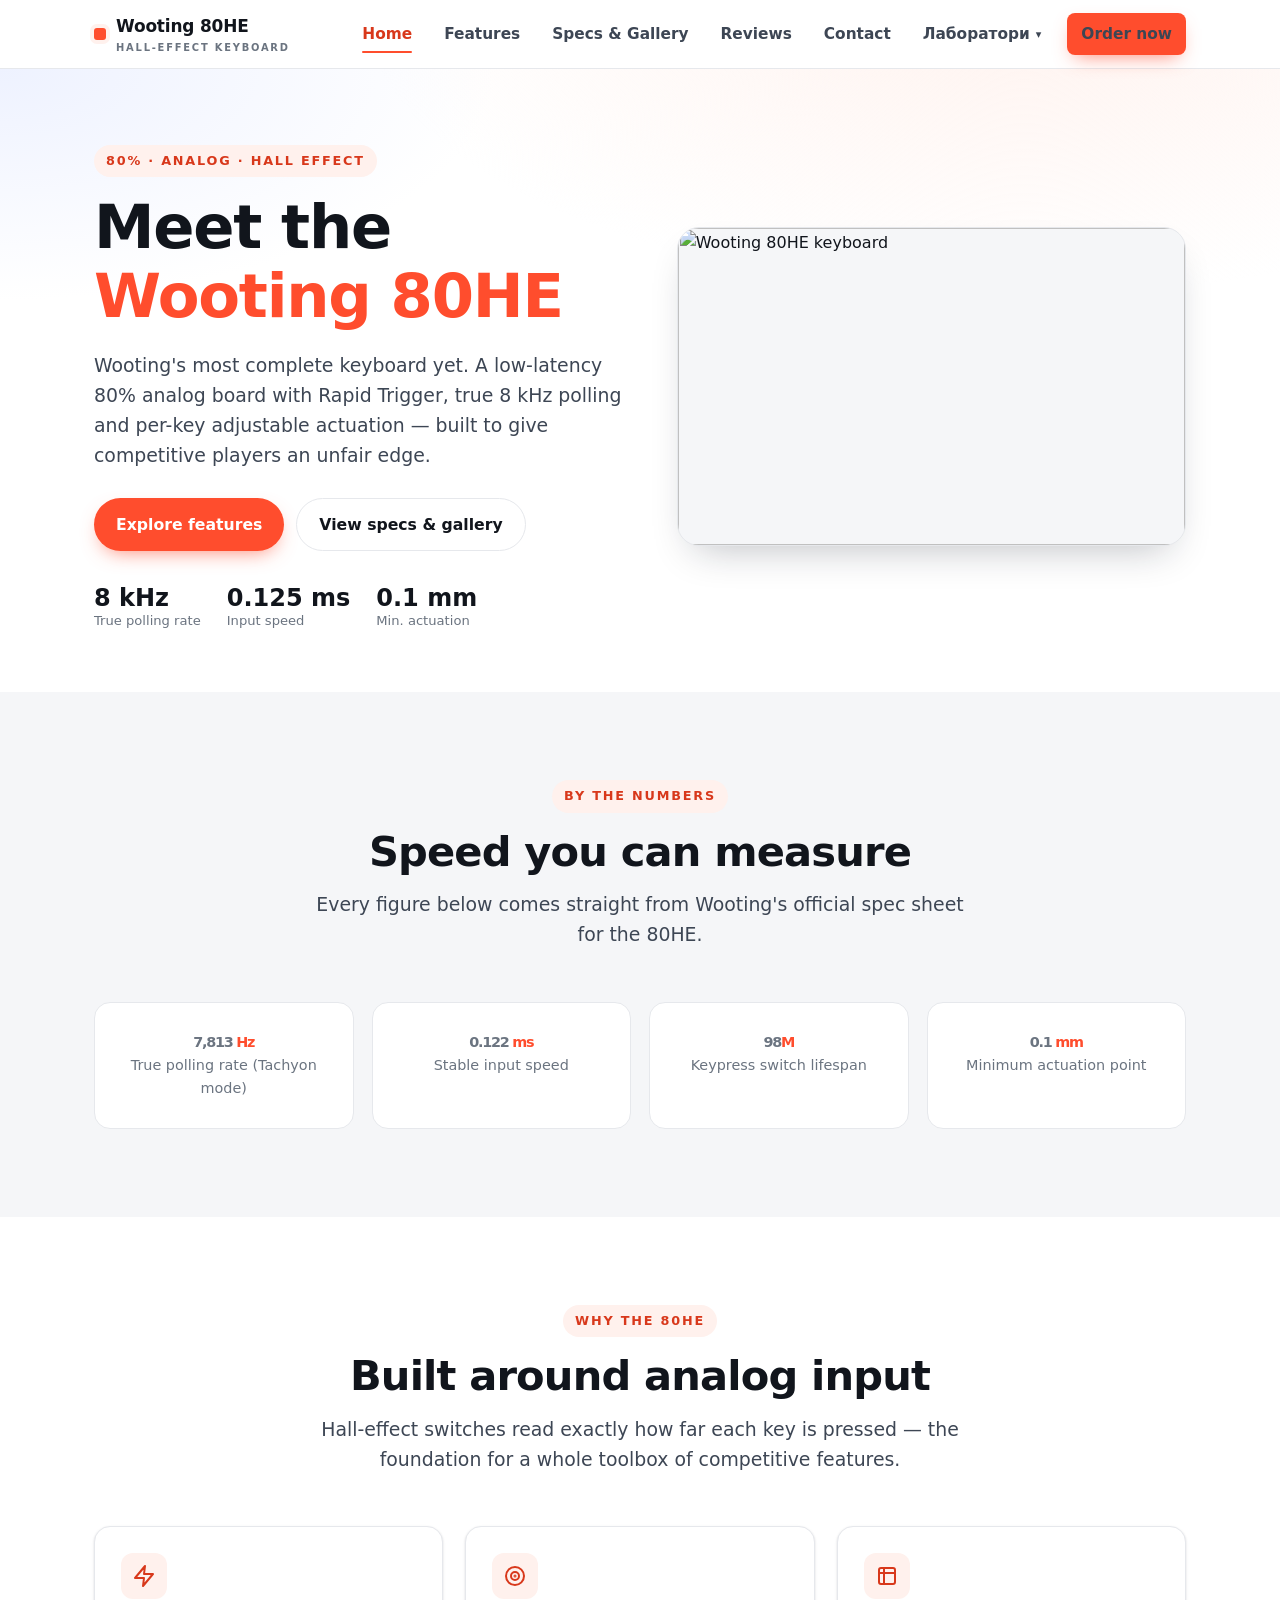
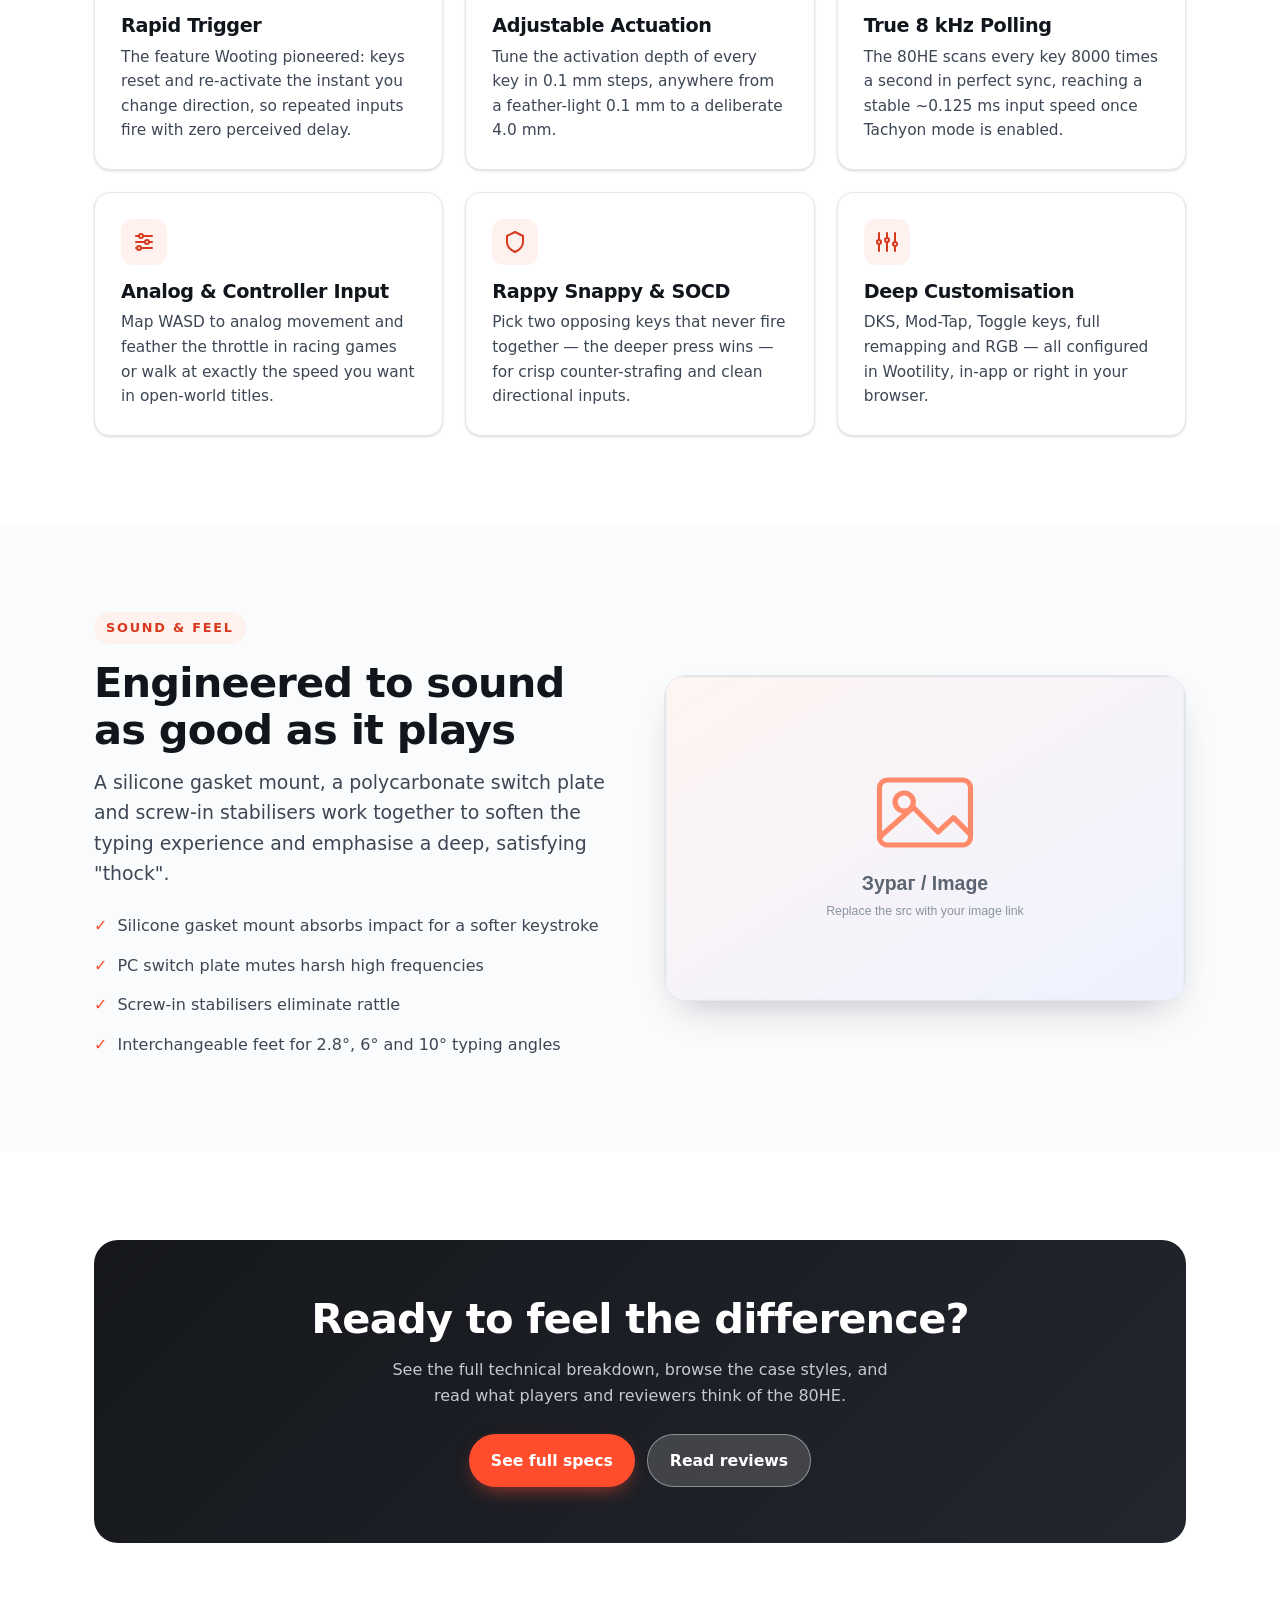
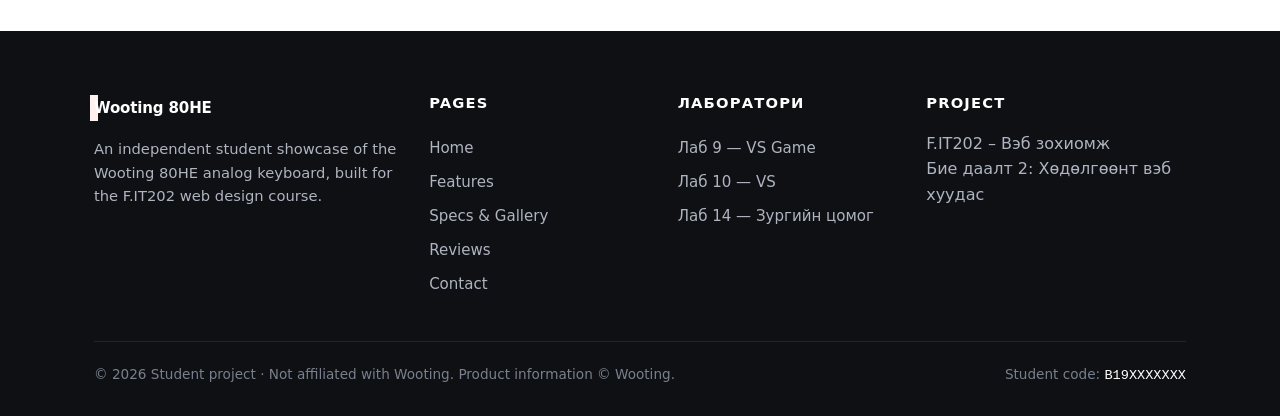
==== commit 416776ca: "sigma2" ====
--- a/index.html
+++ b/index.html
@@ -1,4 +1,3 @@
-https://wooting.io/_next/image?url=https%3A%2F%2Fwooting-website.ams3.cdn.digitaloceanspaces.com%2Fproducts%2Fkeyboards%2F60HEv2%2F60he-v2-split-main.webp&w=3840&q=75<!DOCTYPE html>
 <html lang="en">
 <head>
   <meta charset="UTF-8">
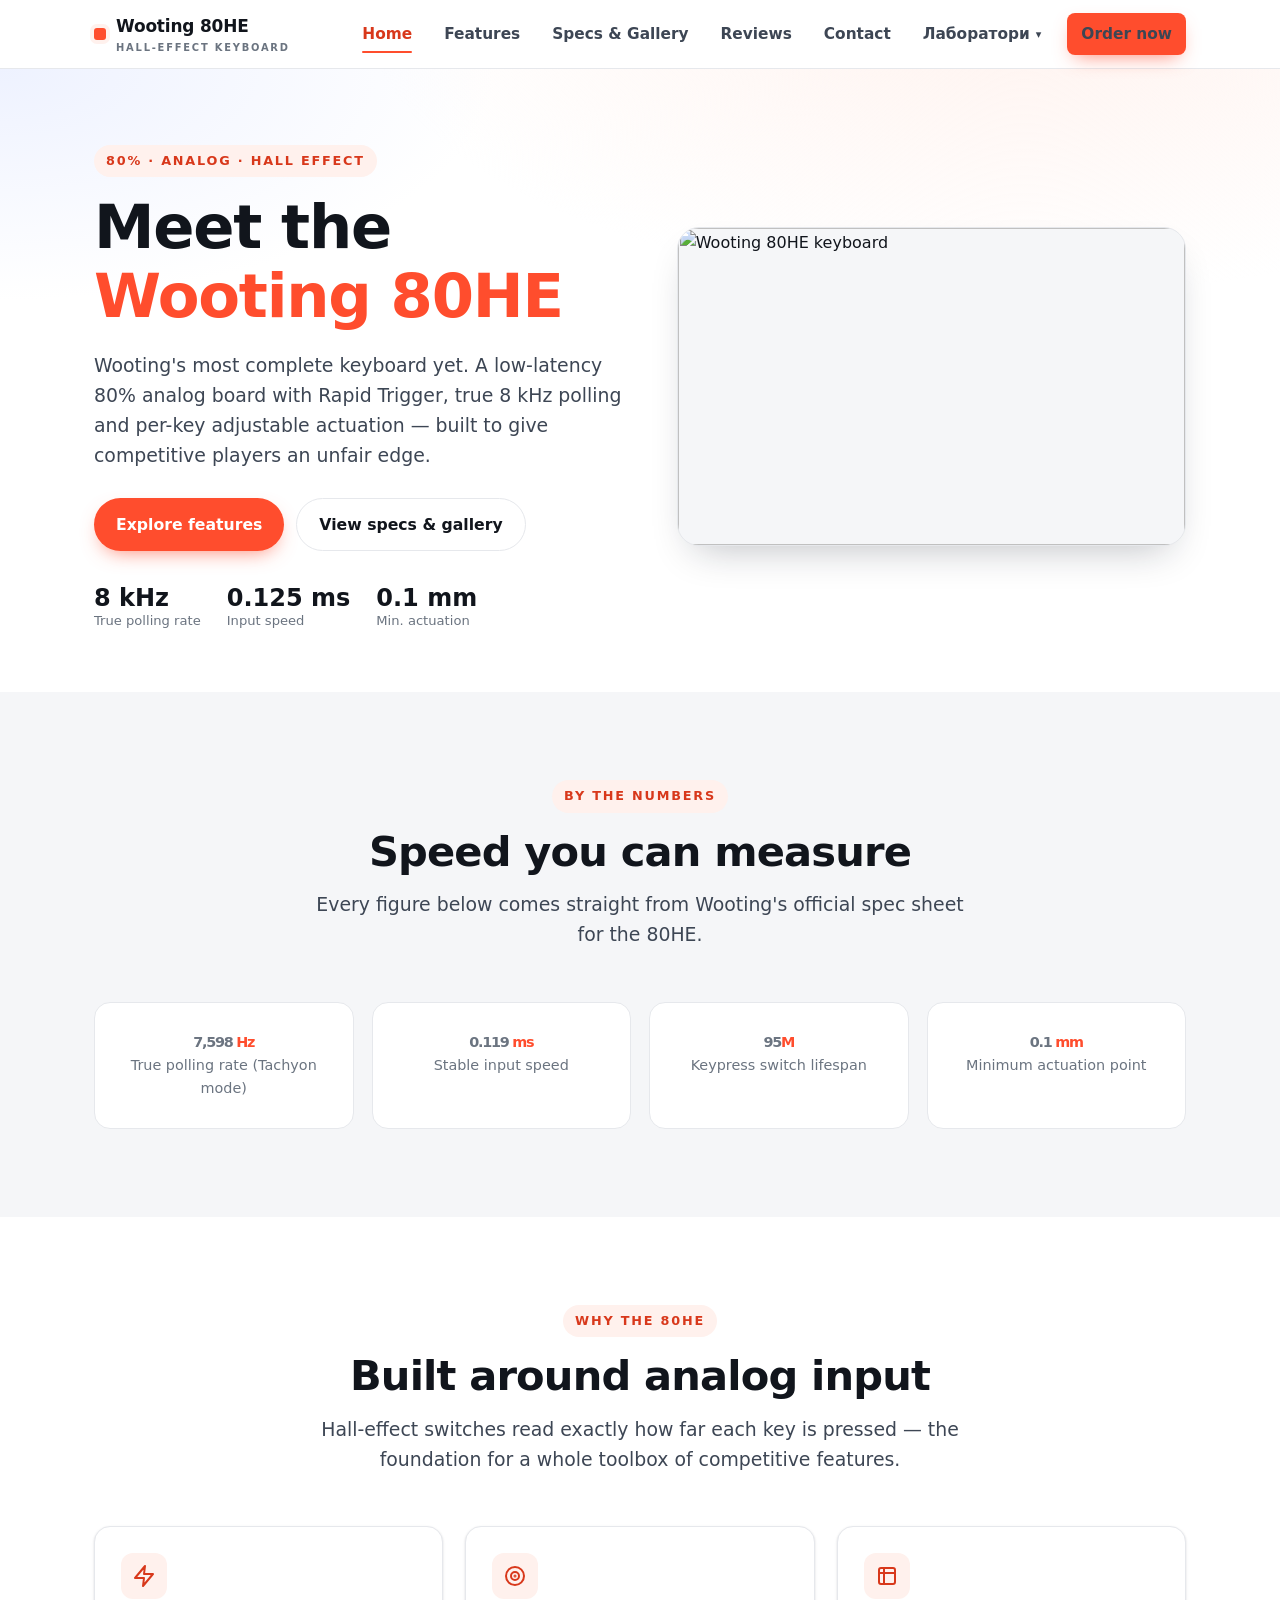
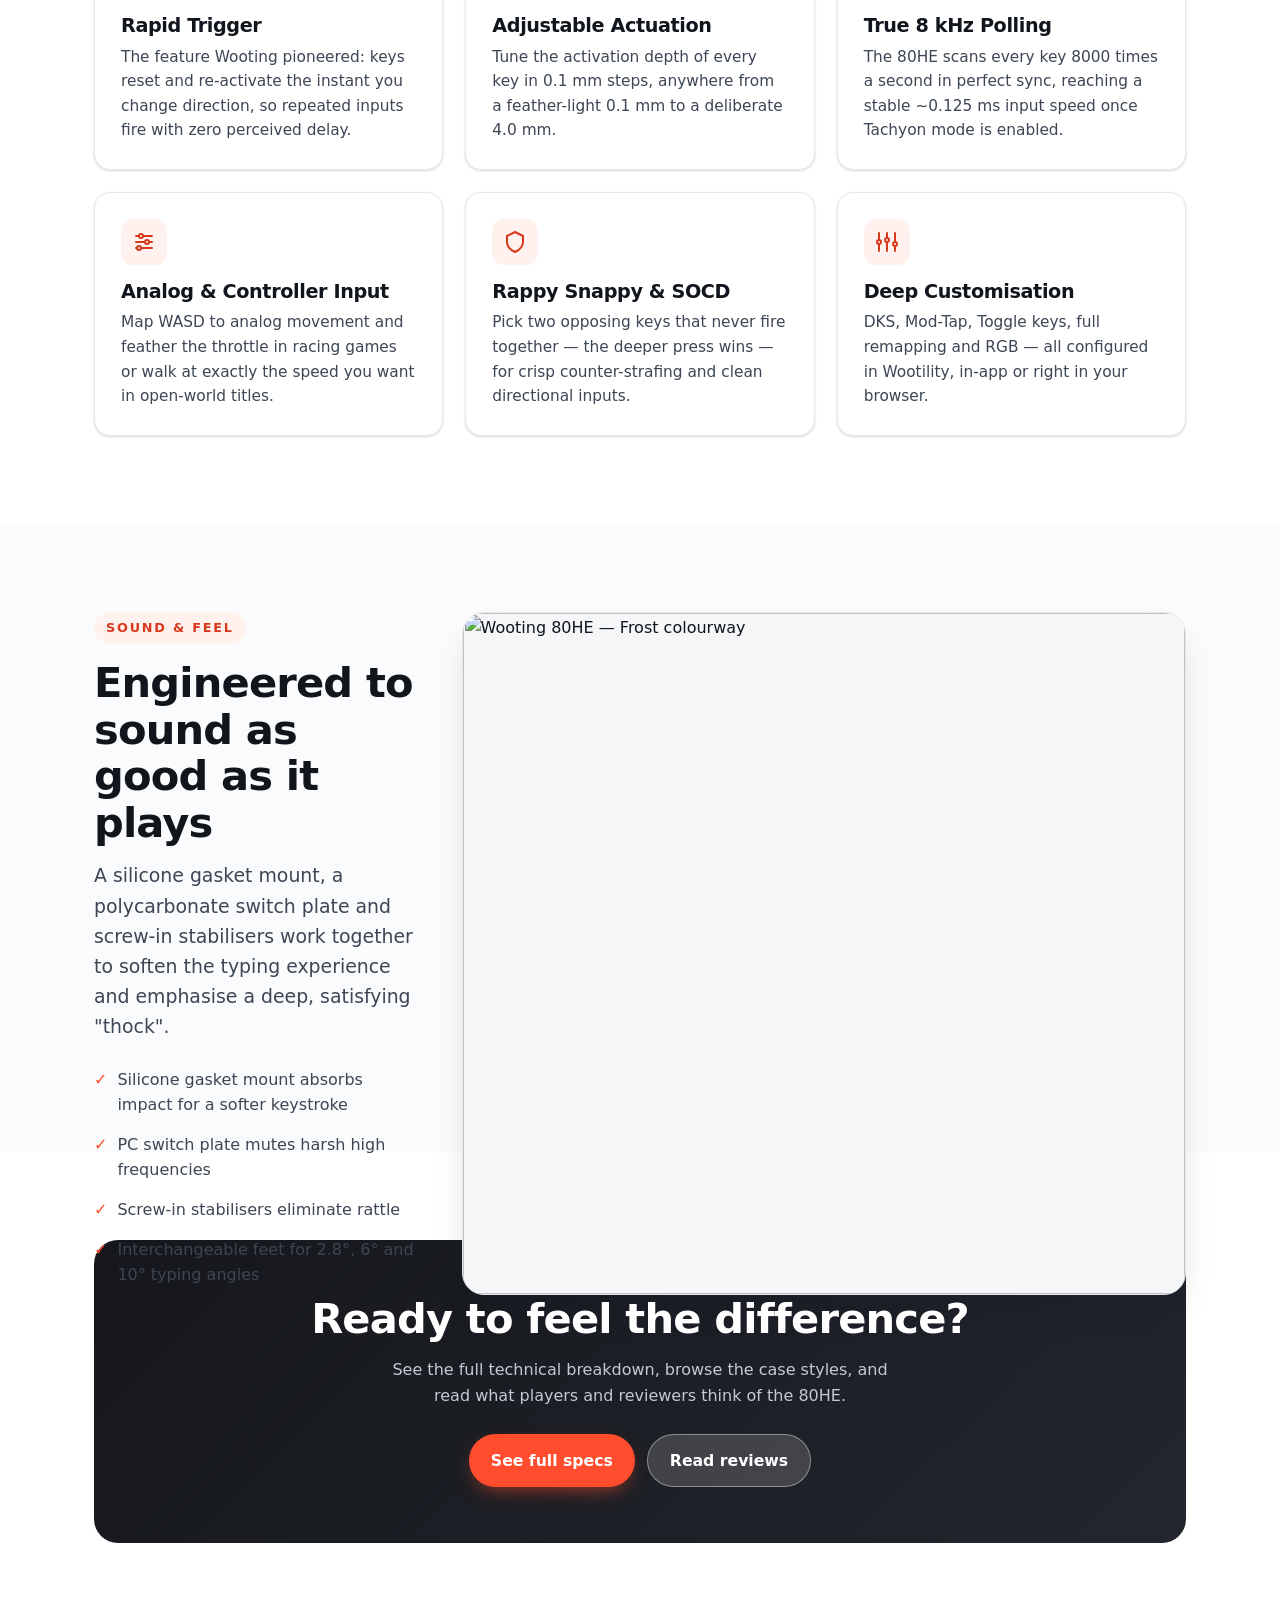
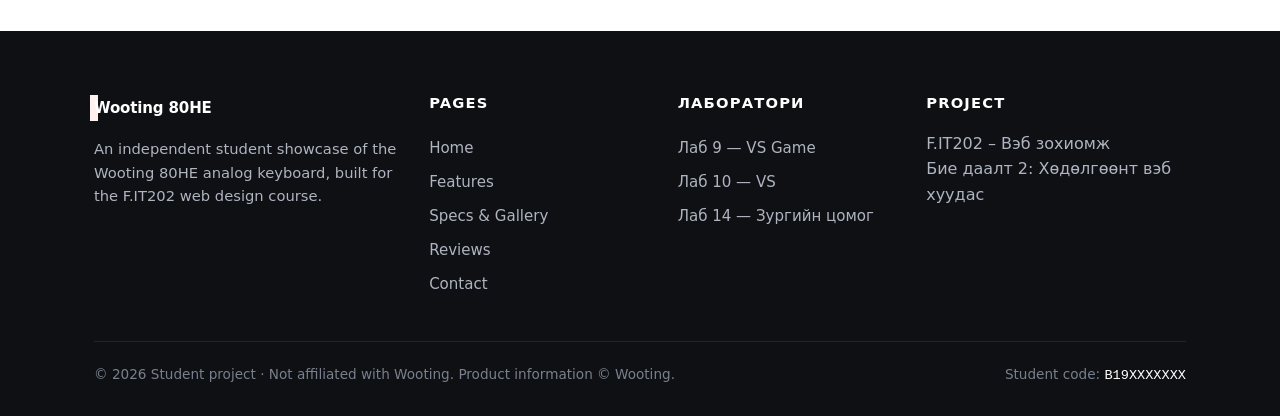
==== commit b598f5ab: "sigma3" ====
--- a/index.html
+++ b/index.html
@@ -138,7 +138,7 @@
           </div>
           <div class="reveal">
             <!-- IMAGE: replace src with your own image link -->
-            <img class="product-shot" src="img/placeholder.svg" alt="Wooting 80HE — Frost colourway">
+            <img class="product-shot" src="https://i.rtings.com/assets/products/pvkIixIQ/wooting-80he/design-medium.jpg?format=auto" alt="Wooting 80HE — Frost colourway">
           </div>
         </div>
       </div>
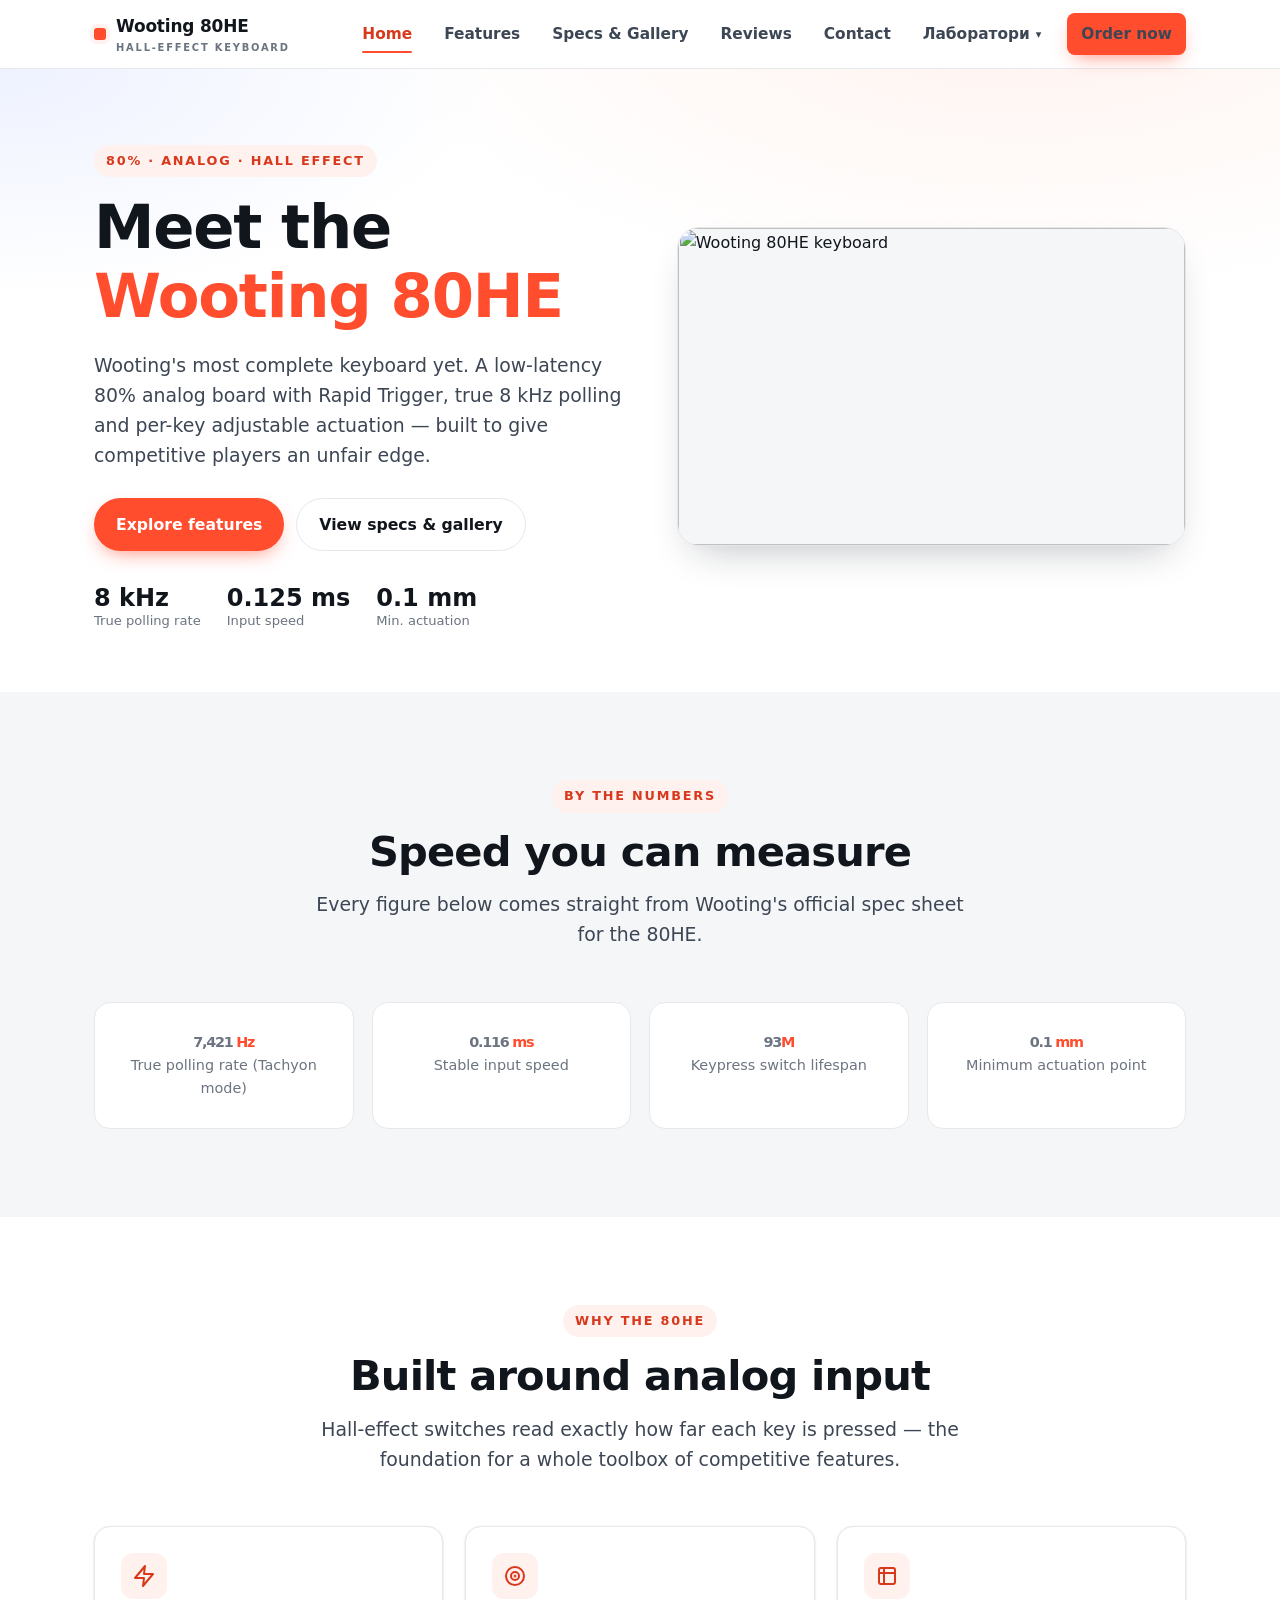
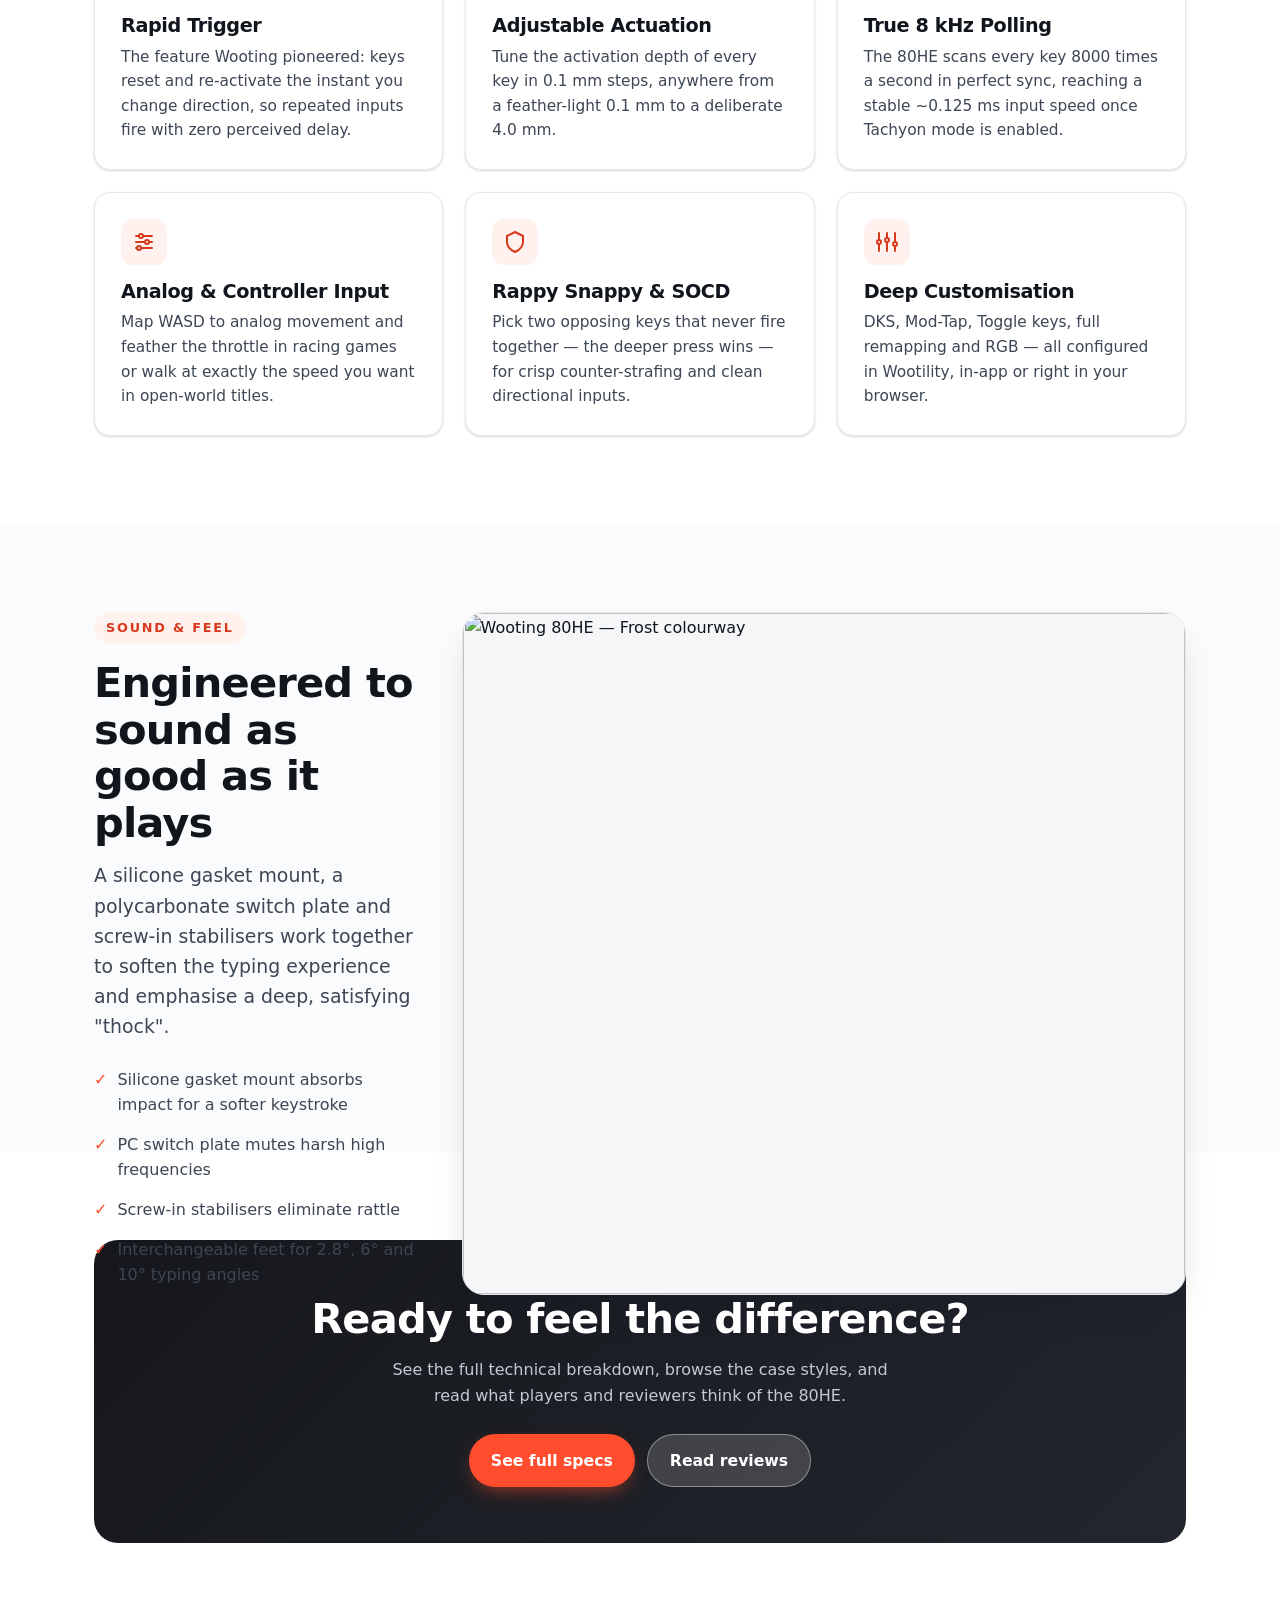
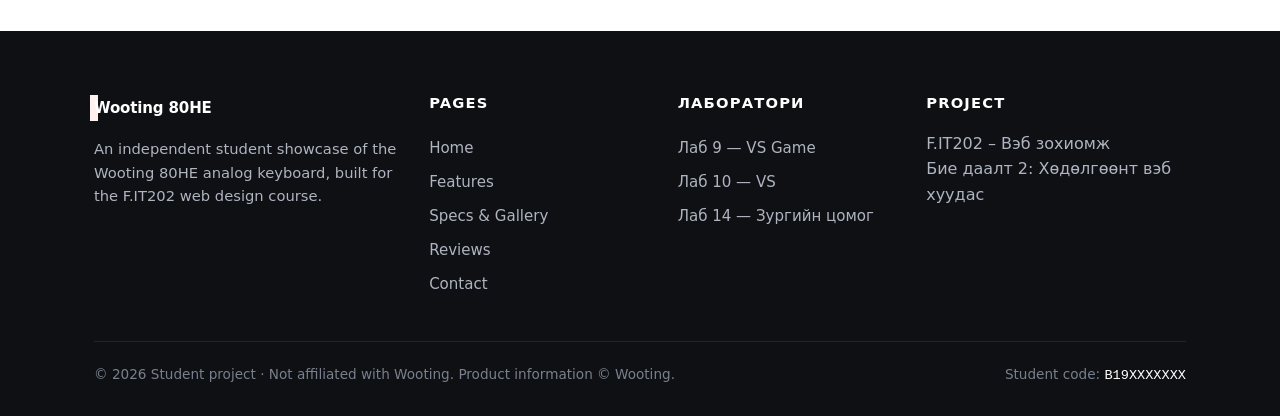
==== commit ef06e5c9: "sigma4" ====
--- a/index.html
+++ b/index.html
@@ -26,7 +26,6 @@
           <button type="button" class="dropdown-toggle" aria-haspopup="true" aria-expanded="false">Лаборатори <span class="caret">▾</span></button>
           <div class="dropdown" role="menu">
             <a href="lab9.html"  data-nav="lab9"  role="menuitem"><b>Лаб 9</b><span>VS Game</span></a>
-            <a href="lab10.html" data-nav="lab10" role="menuitem"><b>Лаб 10</b><span>VS</span></a>
             <a href="lab14.html" data-nav="lab14" role="menuitem"><b>Лаб 14</b><span>Зургийн цомог</span></a>
           </div>
         </div>
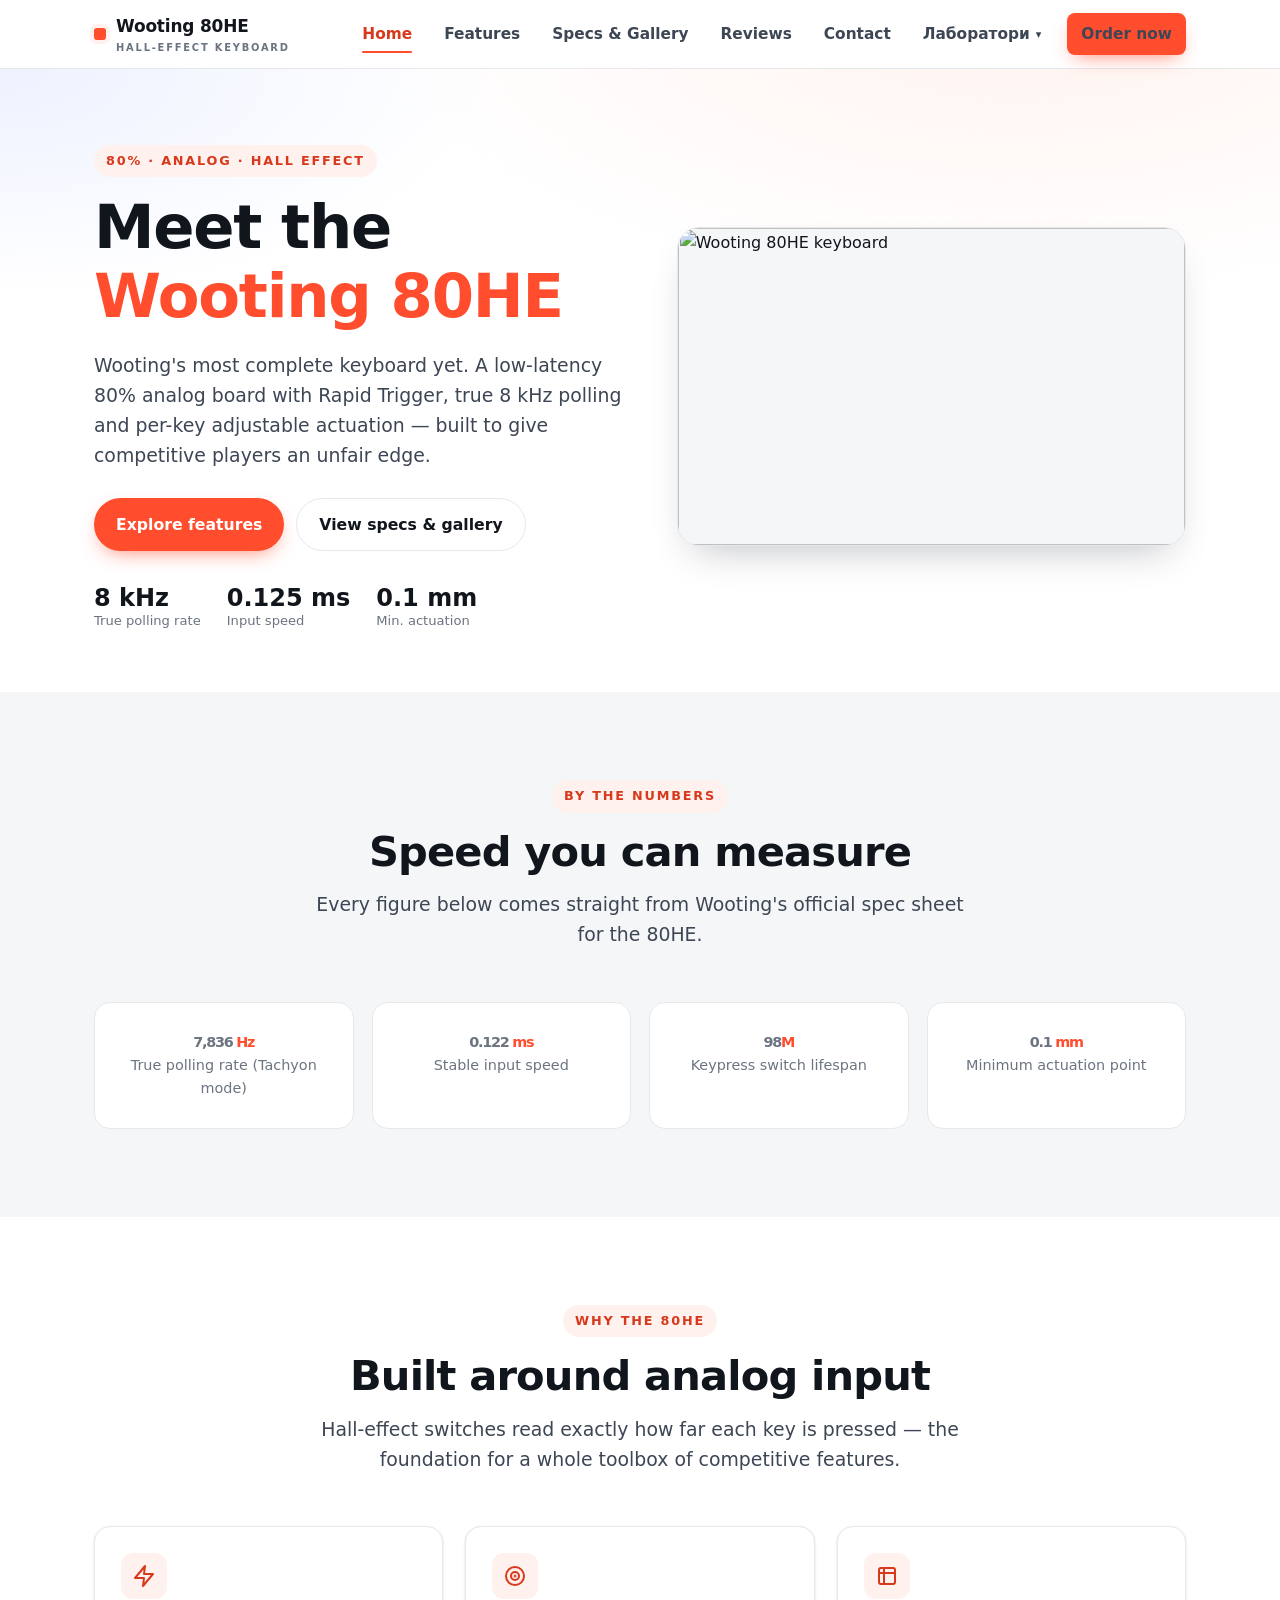
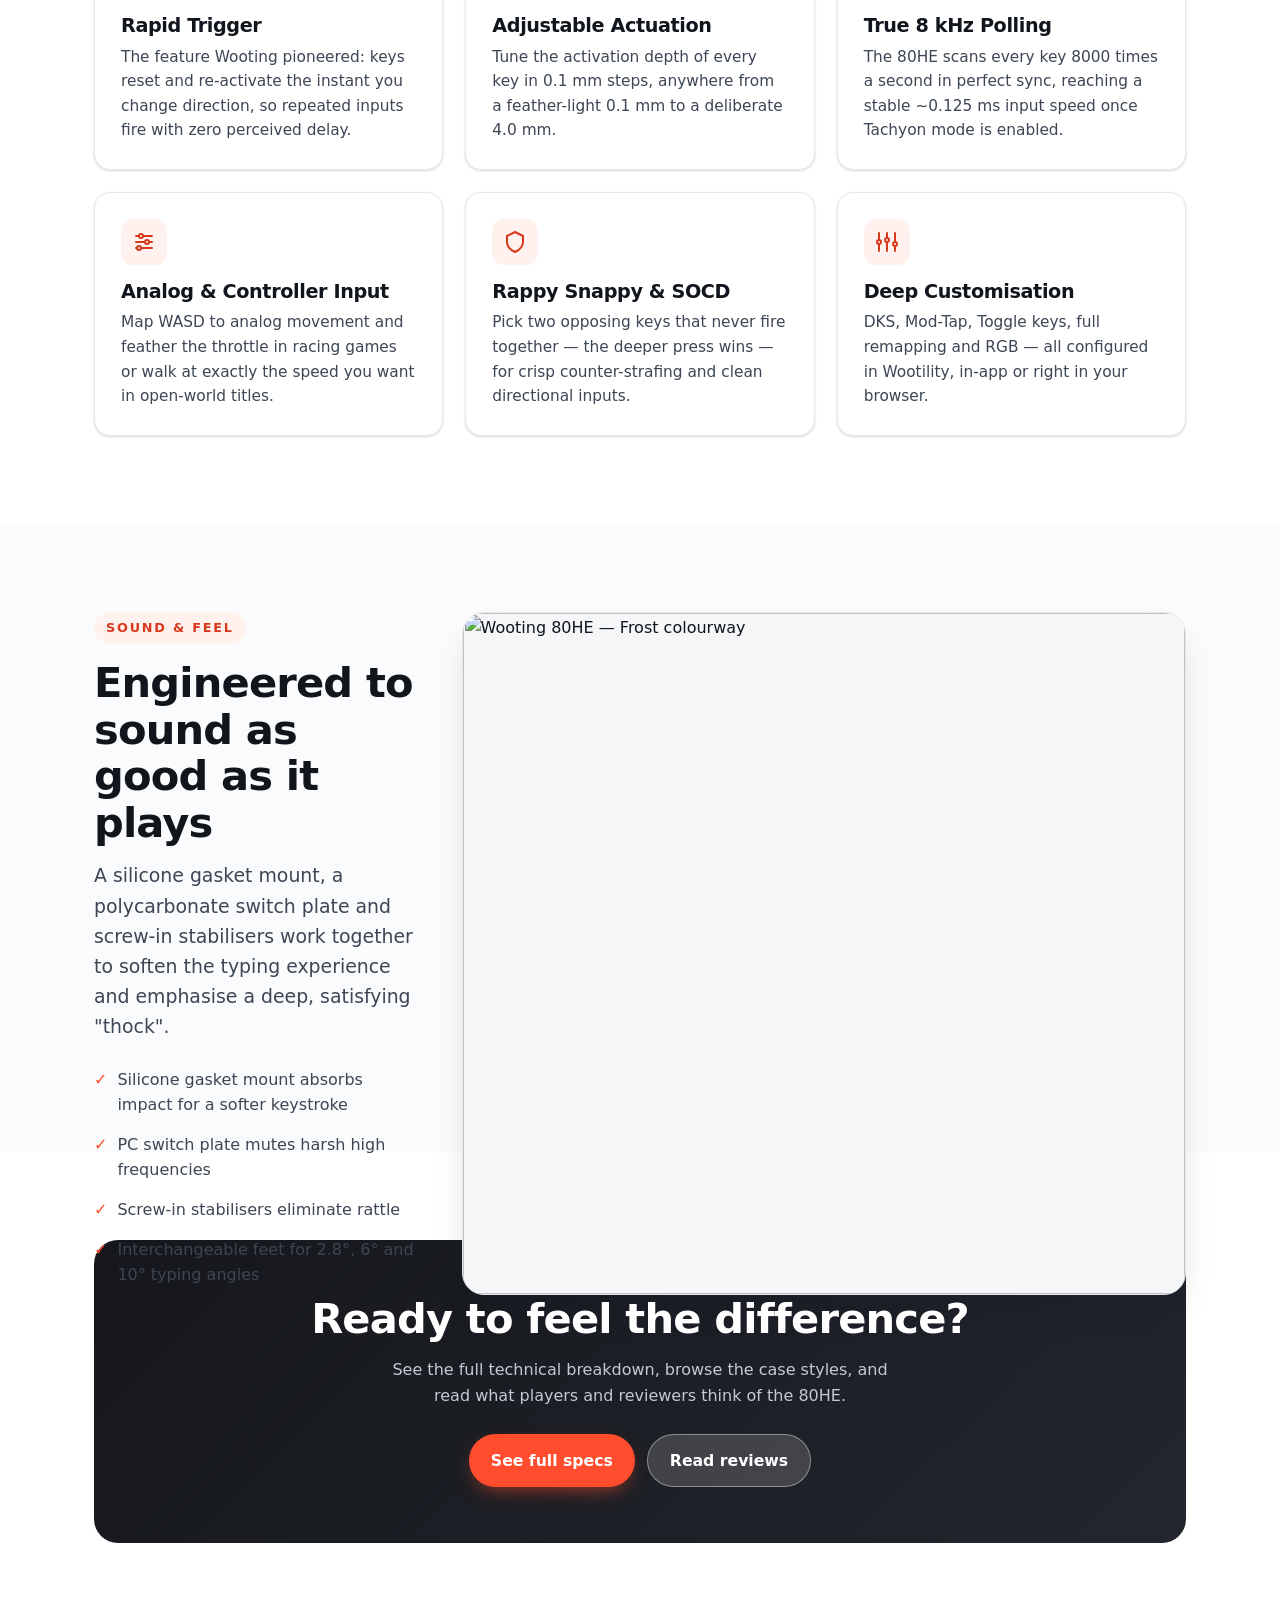
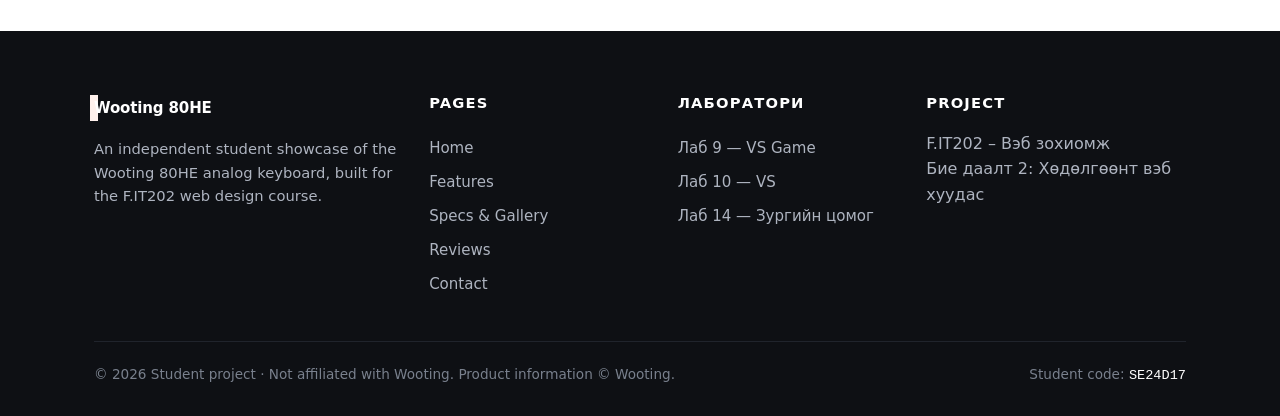
==== commit c2641ec6: "sigma9" ====
--- a/index.html
+++ b/index.html
@@ -188,7 +188,7 @@
       </div>
       <div class="footer-bottom">
         <span>© 2026 Student project · Not affiliated with Wooting. Product information © Wooting.</span>
-        <span>Student code: <span class="code">B19XXXXXXX</span></span>
+        <span>Student code: <span class="code">SE24D17</span></span>
       </div>
     </div>
   </footer>
